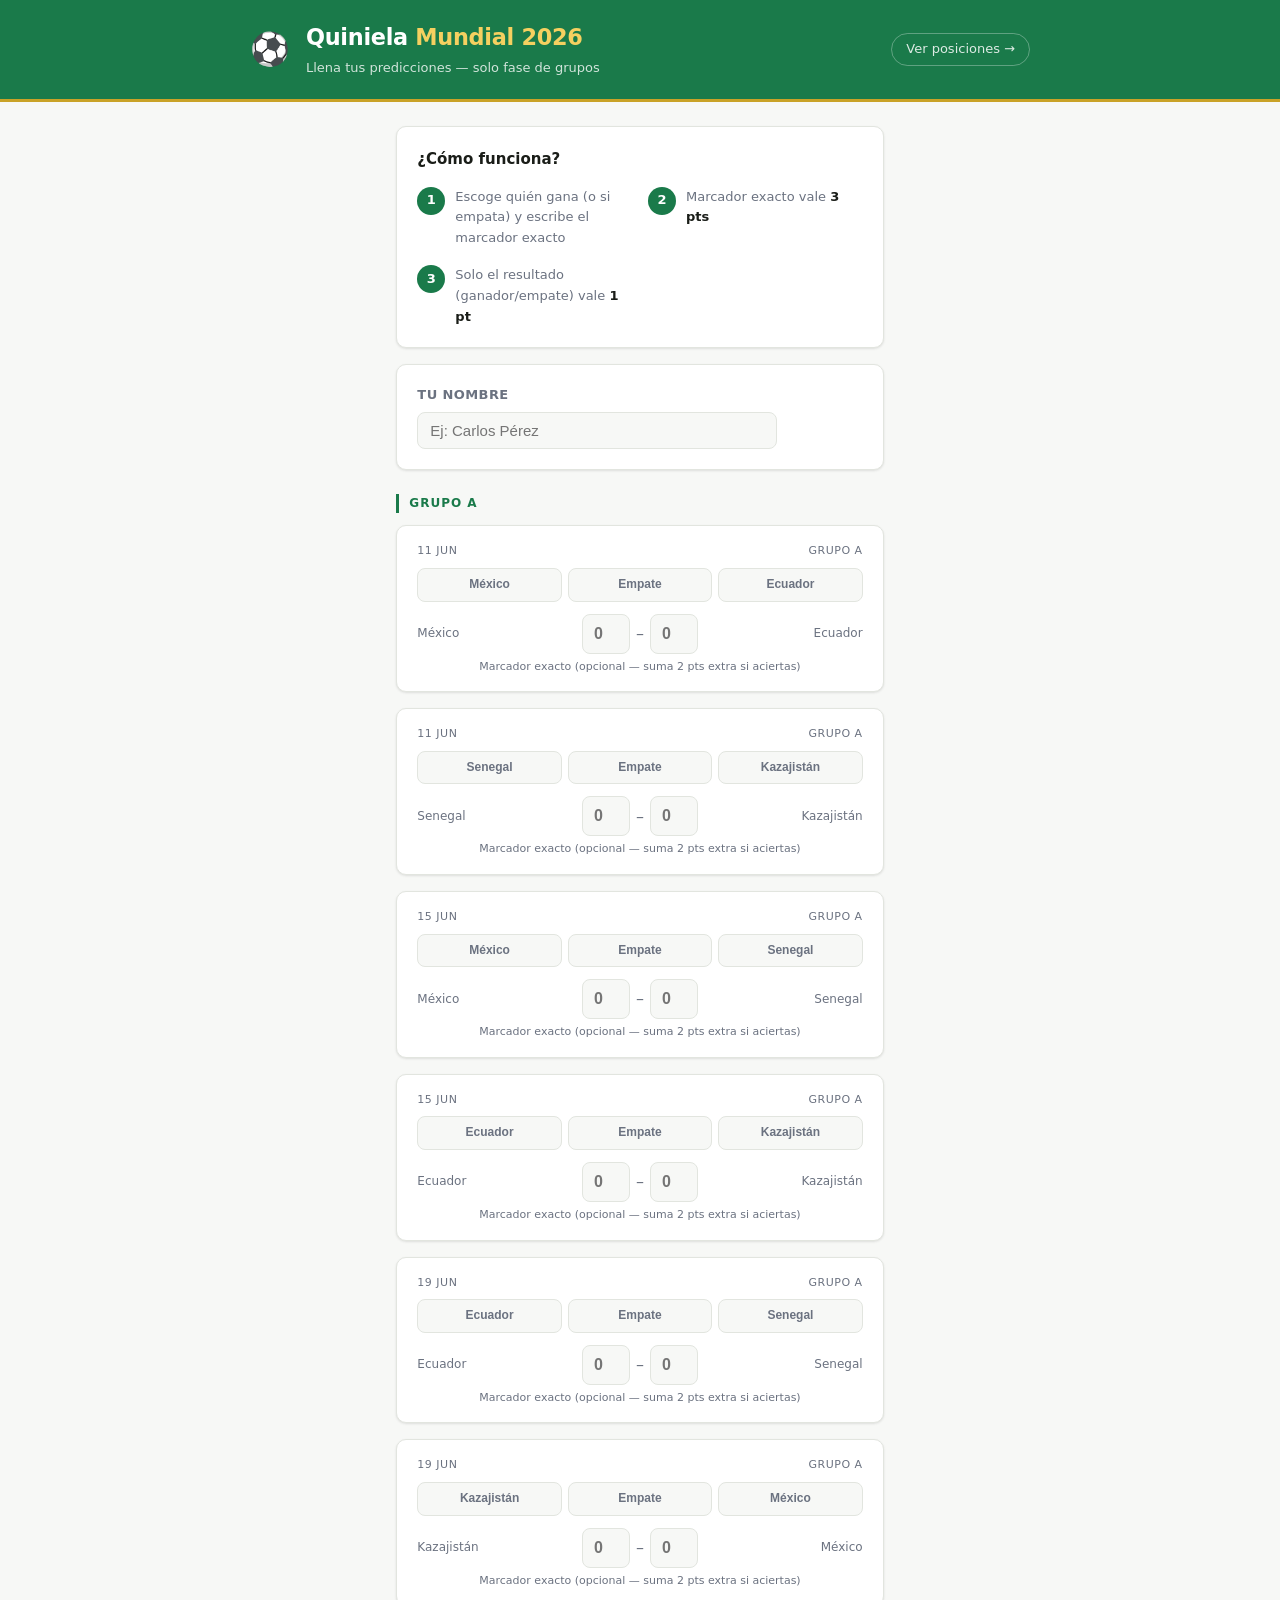
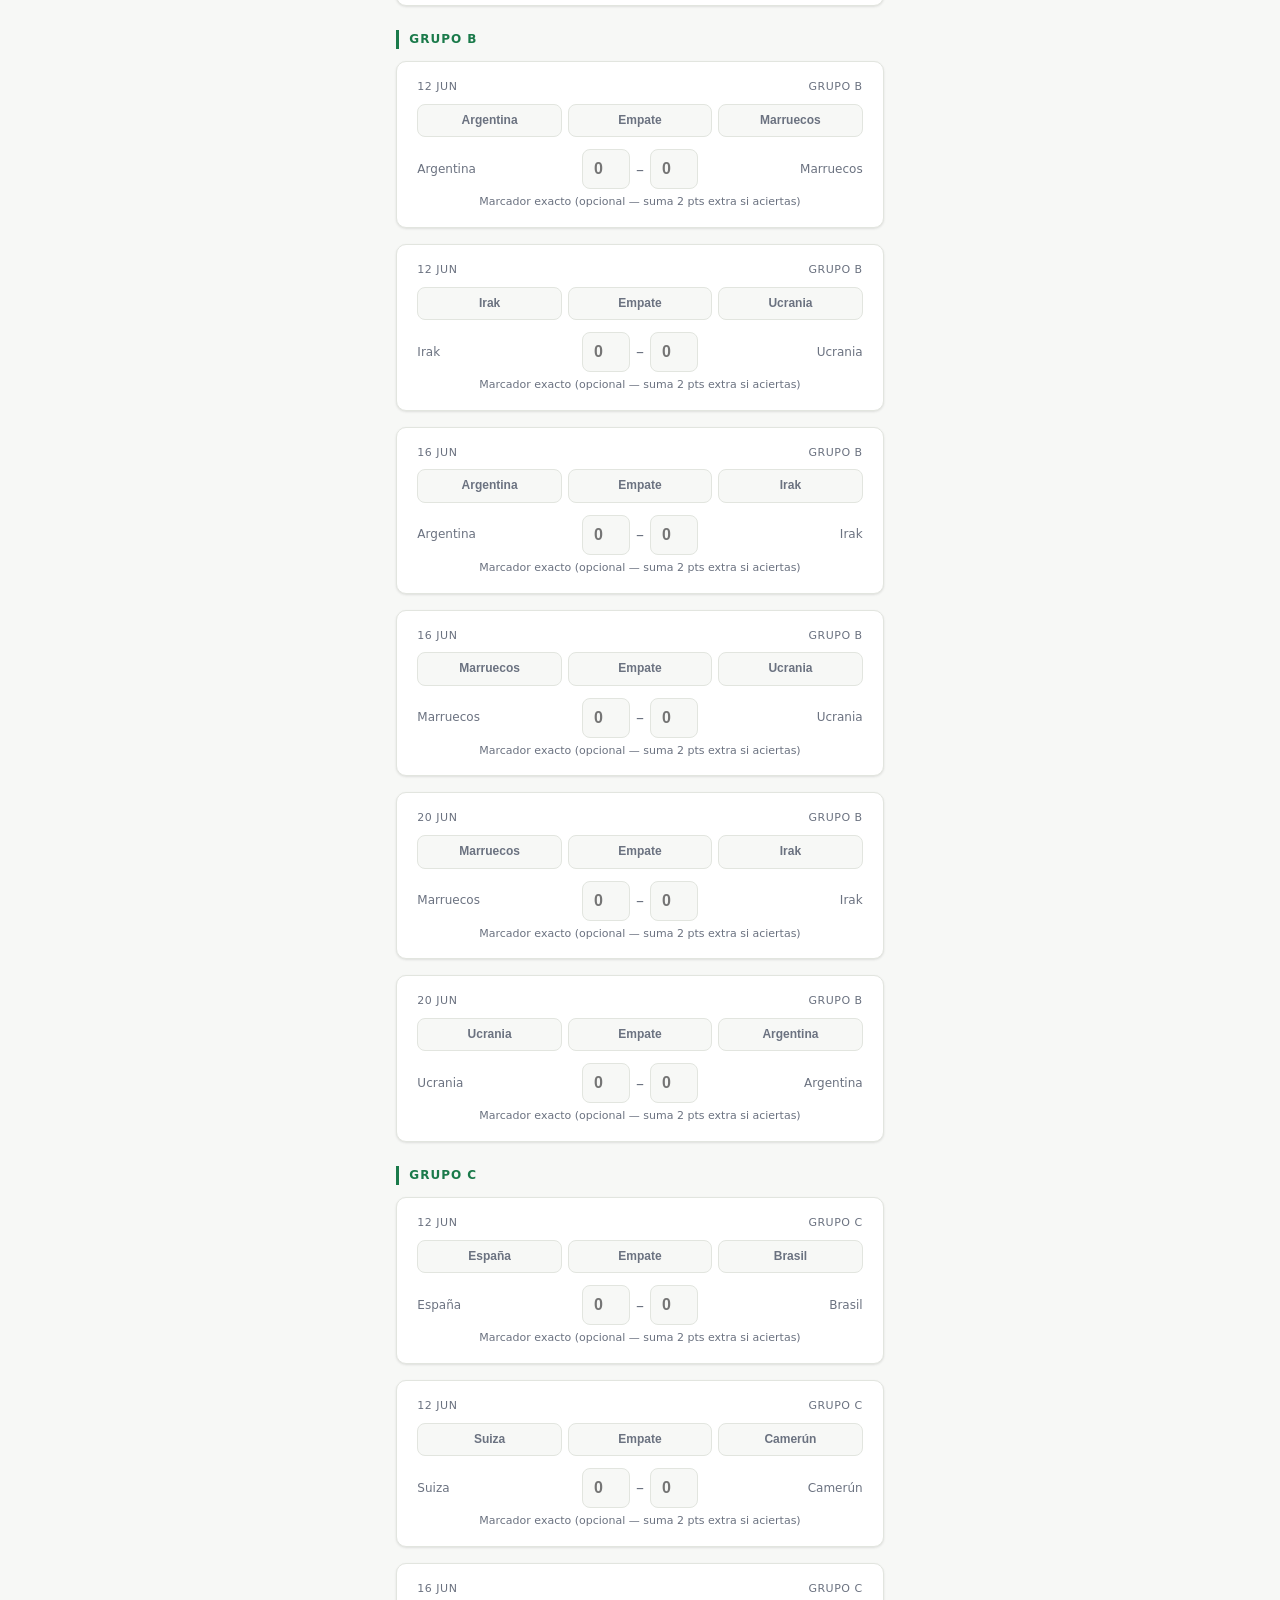
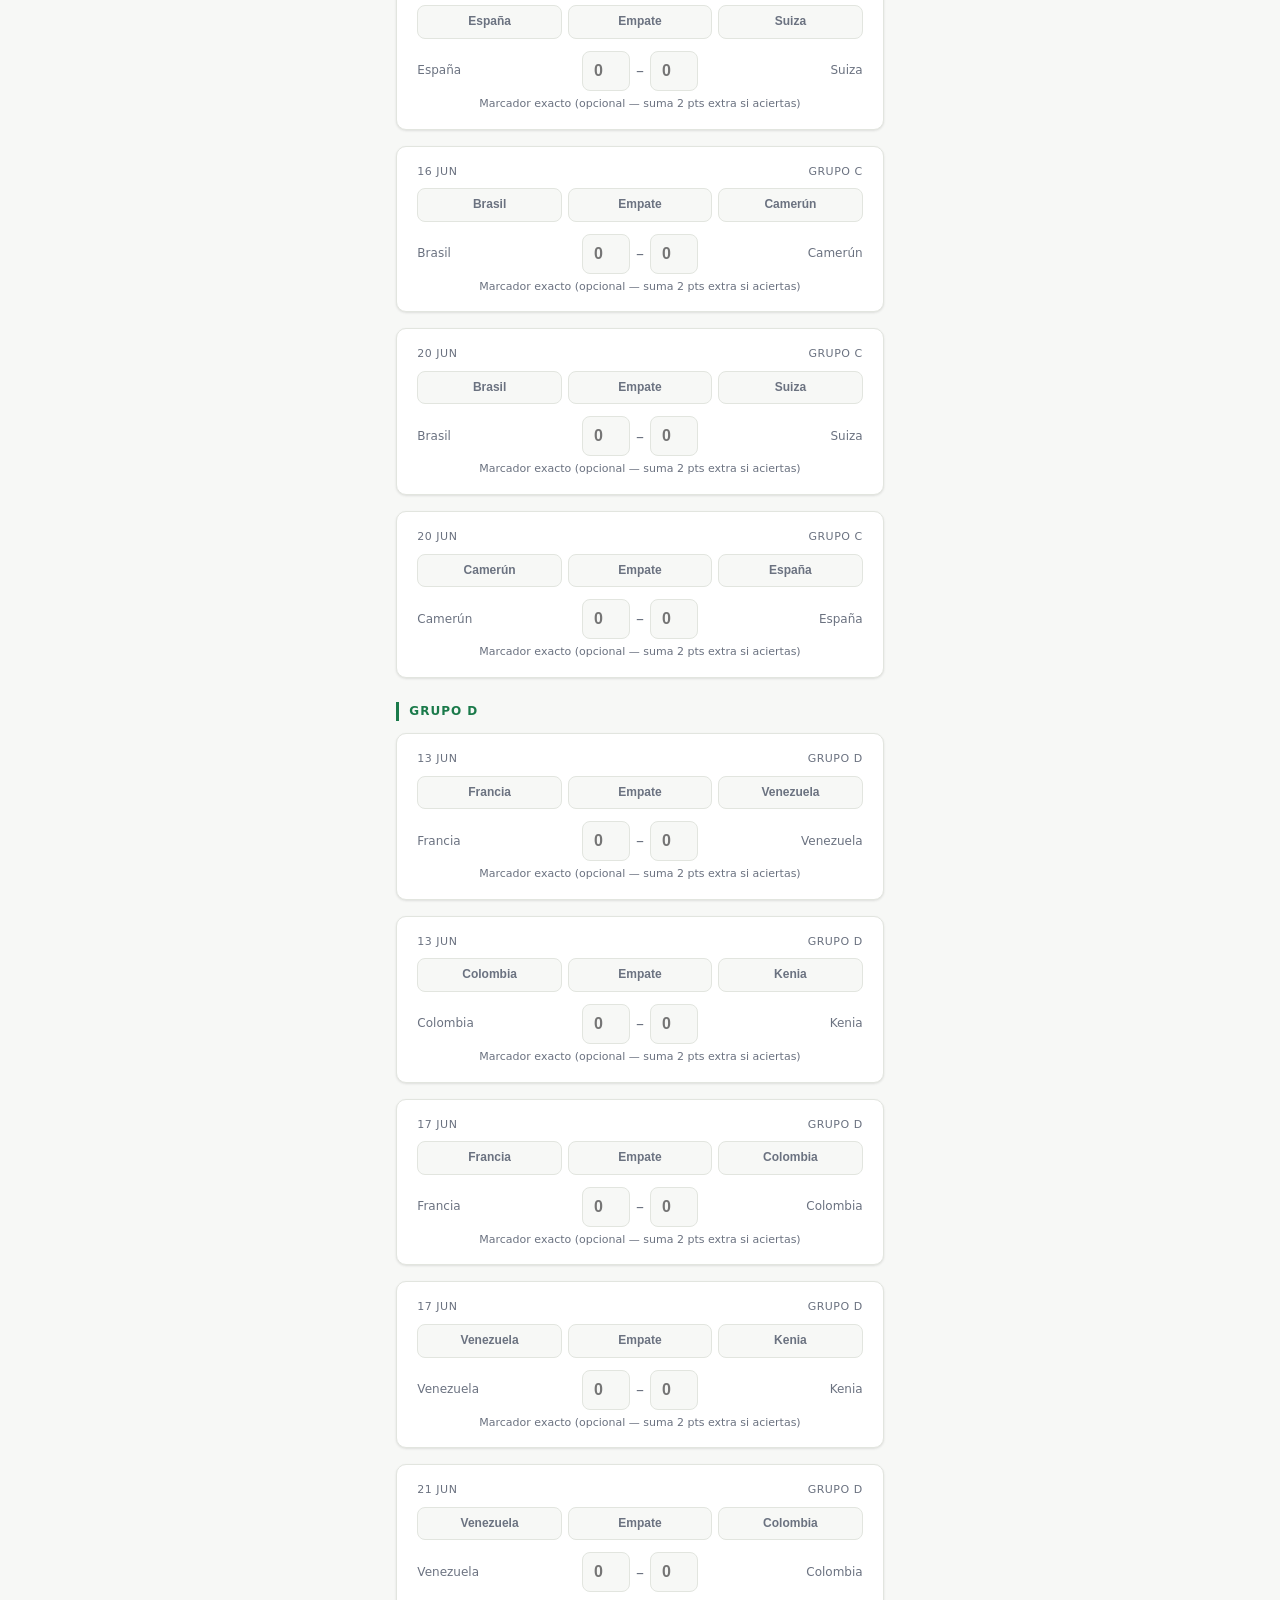
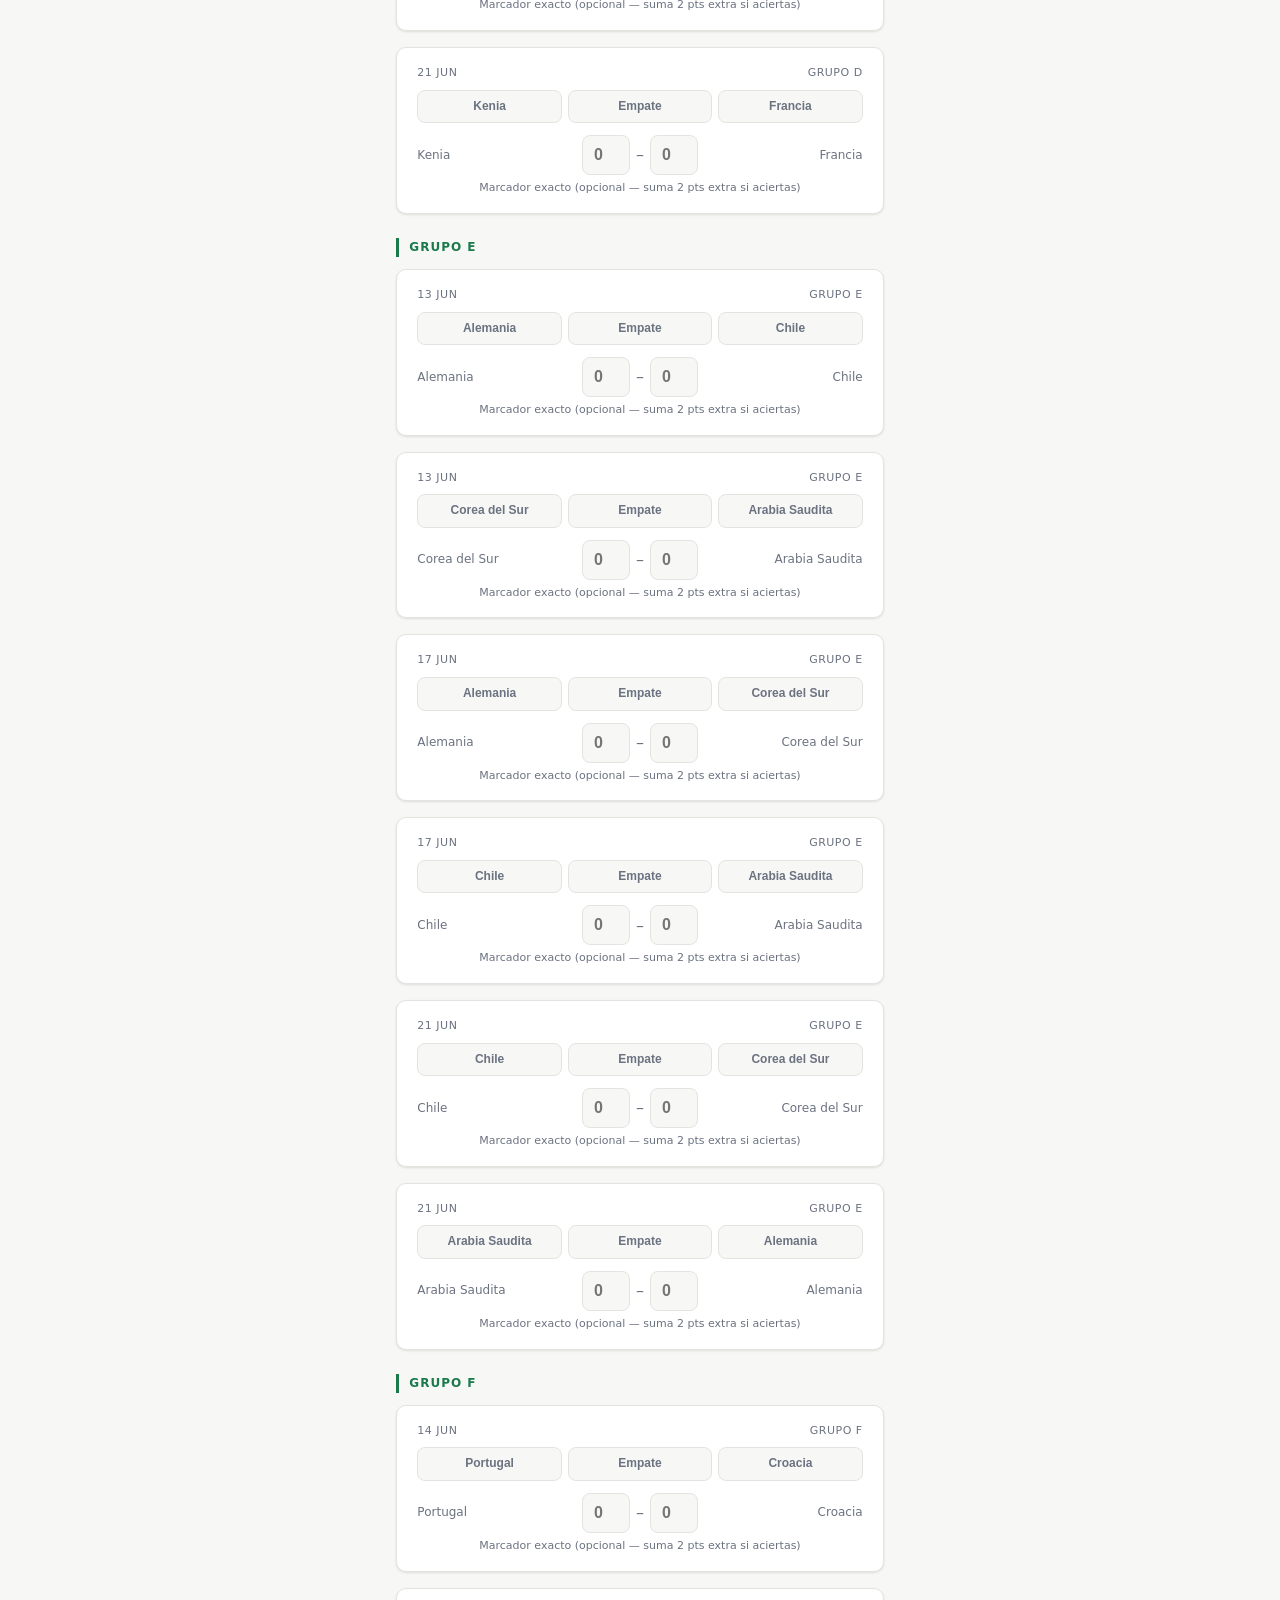
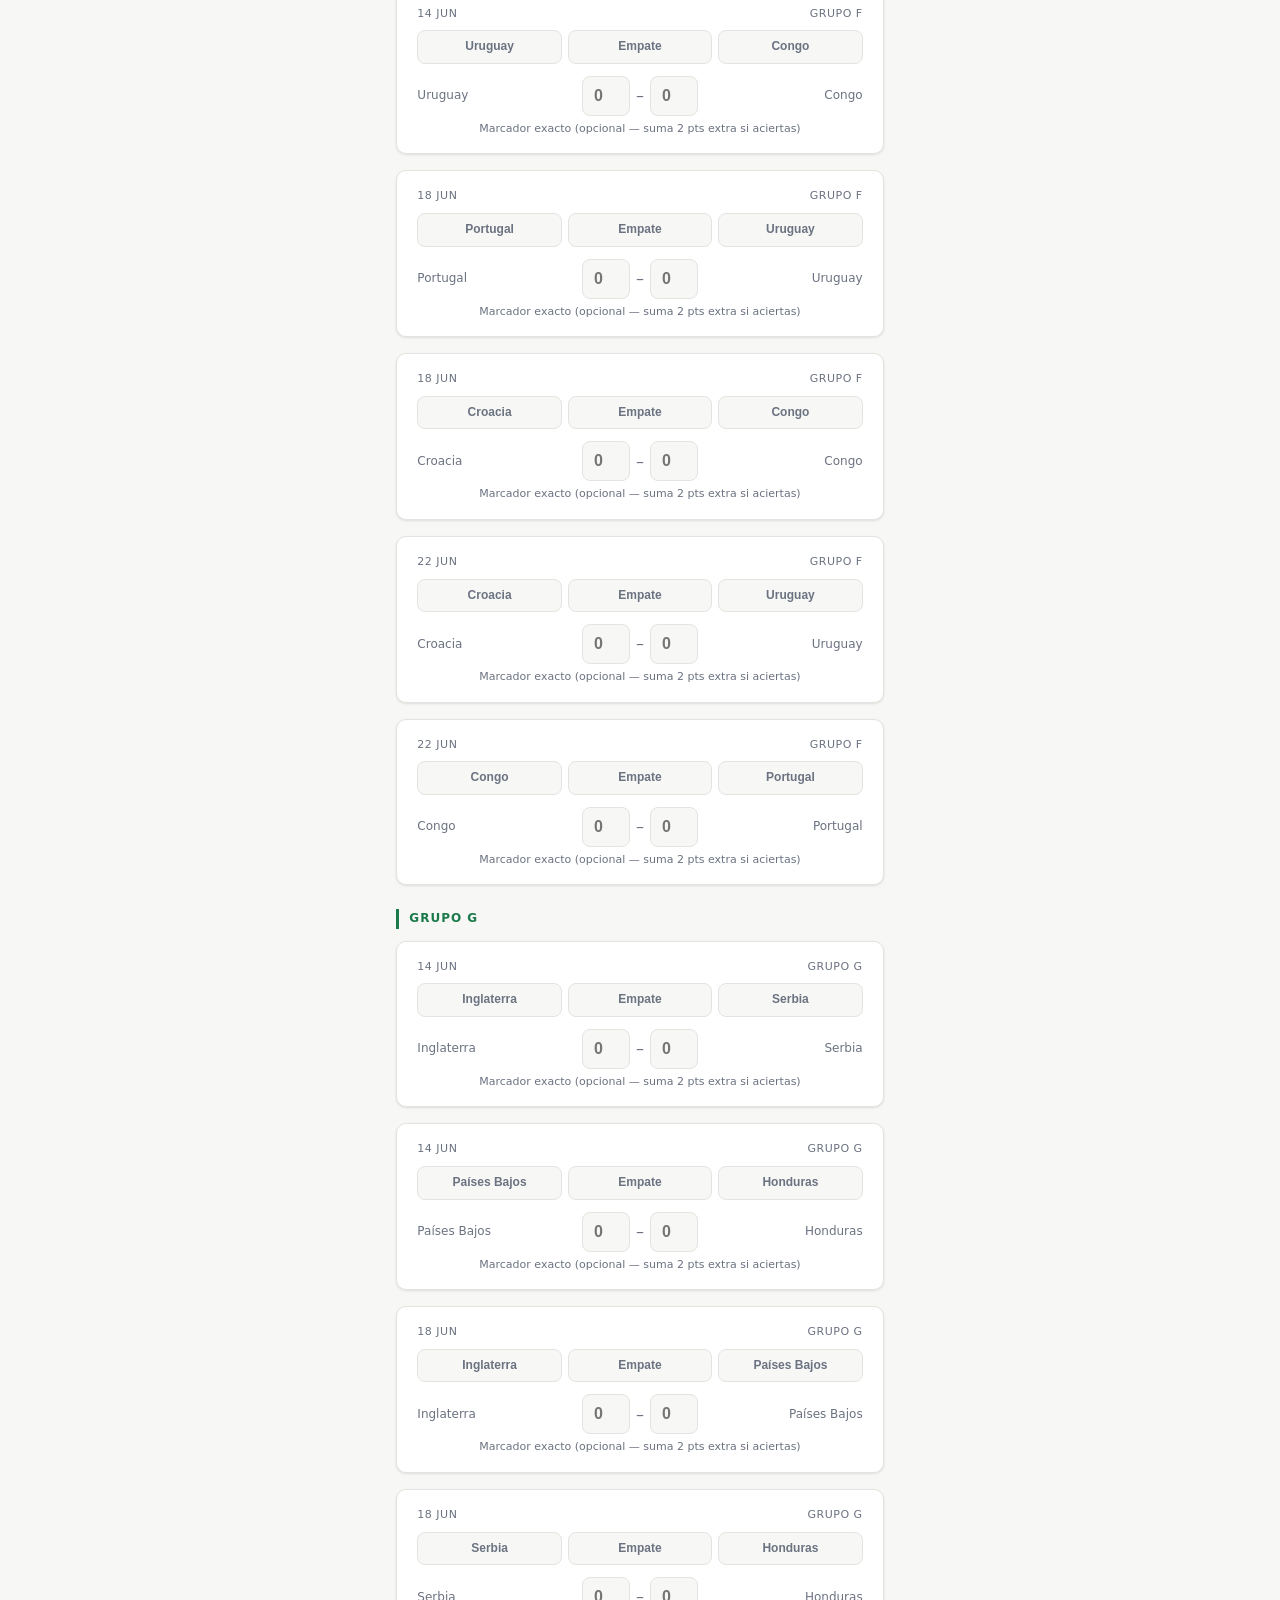
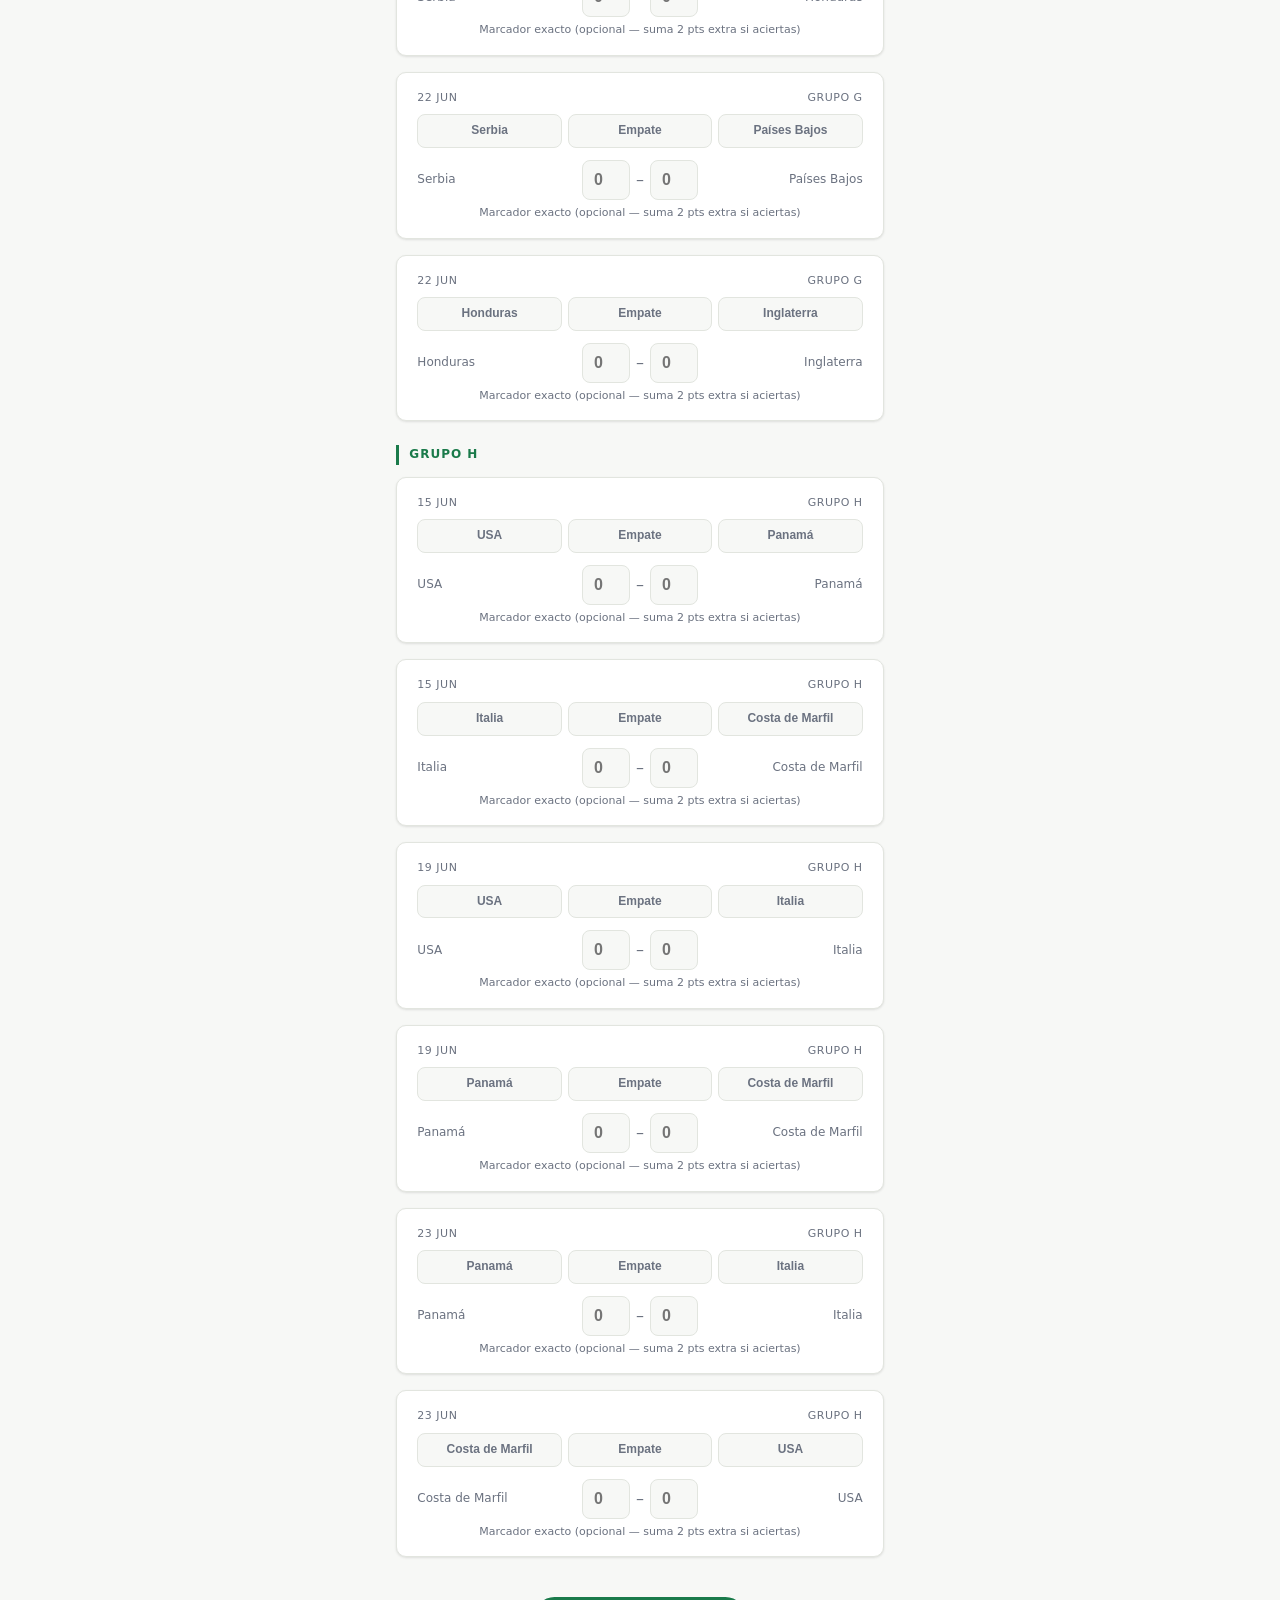
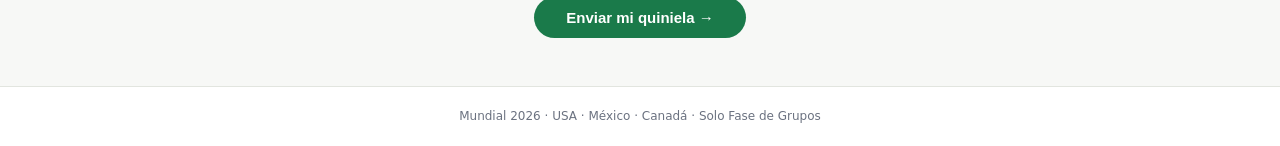
==== index.html @ ab915999 "QUINIELA INICIAL" ====
<!DOCTYPE html>
<html lang="es">
<head>
  <meta charset="UTF-8" />
  <meta name="viewport" content="width=device-width, initial-scale=1.0" />
  <title>Quiniela Mundial 2026</title>
  <link rel="stylesheet" href="style.css" />
</head>
<body>
  <header class="site-header">
    <div class="header-inner">
      <div class="header-flag">⚽</div>
      <div>
        <h1 class="site-title">Quiniela<span class="site-title-accent"> Mundial 2026</span></h1>
        <p class="site-sub">Llena tus predicciones — solo fase de grupos</p>
      </div>
      <a href="leaderboard.html" class="nav-link">Ver posiciones →</a>
    </div>
  </header>

  <main class="container">
    <div id="form-section">
      <div class="card intro-card">
        <h2>¿Cómo funciona?</h2>
        <div class="how-grid">
          <div class="how-item"><span class="how-num">1</span><p>Escoge quién gana (o si empata) y escribe el marcador exacto</p></div>
          <div class="how-item"><span class="how-num">2</span><p>Marcador exacto vale <strong>3 pts</strong></p></div>
          <div class="how-item"><span class="how-num">3</span><p>Solo el resultado (ganador/empate) vale <strong>1 pt</strong></p></div>
        </div>
      </div>

      <form id="quinielaForm">
        <div class="card">
          <label class="field-label" for="playerName">Tu nombre</label>
          <input type="text" id="playerName" placeholder="Ej: Carlos Pérez" required class="text-input" />
        </div>

        <div id="matches-container"></div>

        <div class="submit-wrap">
          <p class="submit-note" id="incomplete-note" style="display:none">
            ⚠️ Aún tienes partidos sin completar — revisa que todos tengan resultado seleccionado y marcador.
          </p>
          <button type="submit" class="btn-primary" id="submitBtn">
            Enviar mi quiniela →
          </button>
        </div>
      </form>

      <div id="success-msg" class="success-banner hidden">
        <div class="success-inner">
          <span class="success-icon">✓</span>
          <div>
            <p class="success-title">¡Quiniela enviada!</p>
            <p class="success-sub">Revisa tu posición en la <a href="leaderboard.html">tabla de posiciones</a></p>
          </div>
        </div>
      </div>

      <div id="error-msg" class="error-banner hidden">
        <p>Hubo un error al enviar. Intenta de nuevo.</p>
      </div>
    </div>
  </main>

  <footer class="site-footer">
    <p>Mundial 2026 · USA · México · Canadá · Solo Fase de Grupos</p>
  </footer>

  <script src="matches.js"></script>
  <script src="config.js"></script>
  <script>
    const container = document.getElementById('matches-container');

    // Only group stage (no knockout)
    const groupMatches = MATCHES.filter(m => m.phase === 'Fase de Grupos');
    const groups = [...new Set(groupMatches.map(m => m.group))];

    groups.forEach(group => {
      const groupMatches2 = groupMatches.filter(m => m.group === group);
      const section = document.createElement('div');
      section.innerHTML = `<h3 class="phase-title">${group}</h3>`;

      groupMatches2.forEach(match => {
        const card = document.createElement('div');
        card.className = 'card match-card';
        card.id = `card-${match.id}`;
        card.innerHTML = `
          <div class="match-meta">
            <span class="match-date">${match.date}</span>
            <span class="match-group">${match.group || ''}</span>
          </div>

          <!-- Resultado selector (local / empate / visitante) -->
          <div class="outcome-row">
            <button type="button" class="outcome-btn" data-match="${match.id}" data-val="home">
              ${match.home}
            </button>
            <button type="button" class="outcome-btn outcome-draw" data-match="${match.id}" data-val="draw">
              Empate
            </button>
            <button type="button" class="outcome-btn" data-match="${match.id}" data-val="away">
              ${match.away}
            </button>
            <input type="hidden" name="outcome_${match.id}" id="outcome_${match.id}" value="" />
          </div>

          <!-- Marcador exacto -->
          <div class="score-row">
            <span class="score-label-team">${match.home}</span>
            <div class="score-inputs">
              <input type="number" min="0" max="20" name="home_${match.id}" id="home_${match.id}"
                     class="score-input" placeholder="0" />
              <span class="score-sep">–</span>
              <input type="number" min="0" max="20" name="away_${match.id}" id="away_${match.id}"
                     class="score-input" placeholder="0" />
            </div>
            <span class="score-label-team">${match.away}</span>
          </div>
          <p class="score-hint">Marcador exacto (opcional — suma 2 pts extra si aciertas)</p>
        `;
        section.appendChild(card);
      });

      container.appendChild(section);
    });

    // Outcome button logic
    document.addEventListener('click', function(e) {
      if (!e.target.classList.contains('outcome-btn')) return;
      const matchId = e.target.dataset.match;
      const val = e.target.dataset.val;

      // Update hidden input
      document.getElementById(`outcome_${matchId}`).value = val;

      // Toggle active state
      document.querySelectorAll(`.outcome-btn[data-match="${matchId}"]`).forEach(btn => {
        btn.classList.remove('active', 'active-home', 'active-draw', 'active-away');
      });
      e.target.classList.add('active', `active-${val}`);

      // Remove error highlight from card
      document.getElementById(`card-${matchId}`).classList.remove('card-error');

      // Auto-set score outcome consistency
      const homeInput = document.getElementById(`home_${matchId}`);
      const awayInput = document.getElementById(`away_${matchId}`);
      syncScoreFromOutcome(matchId, val, homeInput, awayInput);
    });

    // When scores change → auto-select outcome
    document.addEventListener('input', function(e) {
      const name = e.target.name || '';
      let matchId = null;
      if (name.startsWith('home_')) matchId = name.replace('home_', '');
      if (name.startsWith('away_')) matchId = name.replace('away_', '');
      if (!matchId) return;

      const h = parseInt(document.getElementById(`home_${matchId}`)?.value);
      const a = parseInt(document.getElementById(`away_${matchId}`)?.value);
      if (isNaN(h) || isNaN(a)) return;

      const derived = h > a ? 'home' : a > h ? 'away' : 'draw';
      const outcomeInput = document.getElementById(`outcome_${matchId}`);

      // Only auto-select if no outcome chosen yet, or always sync
      outcomeInput.value = derived;
      document.querySelectorAll(`.outcome-btn[data-match="${matchId}"]`).forEach(btn => {
        btn.classList.remove('active', 'active-home', 'active-draw', 'active-away');
        if (btn.dataset.val === derived) btn.classList.add('active', `active-${derived}`);
      });
      document.getElementById(`card-${matchId}`).classList.remove('card-error');
    });

    function syncScoreFromOutcome(matchId, val, homeInput, awayInput) {
      // If scores are empty, set a sensible default to hint the user
      const h = homeInput.value;
      const a = awayInput.value;
      if (h === '' && a === '') {
        if (val === 'draw') { homeInput.value = ''; awayInput.value = ''; }
      }
    }

    // Form submission
    document.getElementById('quinielaForm').addEventListener('submit', async function(e) {
      e.preventDefault();

      // Validate all outcomes are selected
      let allValid = true;
      groupMatches.filter(m => m.phase === 'Fase de Grupos').forEach(match => {
        const outcome = document.getElementById(`outcome_${match.id}`).value;
        if (!outcome) {
          allValid = false;
          document.getElementById(`card-${match.id}`).classList.add('card-error');
        }
      });

      if (!allValid) {
        document.getElementById('incomplete-note').style.display = 'block';
        document.querySelector('.card-error').scrollIntoView({ behavior: 'smooth', block: 'center' });
        return;
      }

      document.getElementById('incomplete-note').style.display = 'none';

      const btn = document.getElementById('submitBtn');
      btn.textContent = 'Enviando...';
      btn.disabled = true;

      const playerName = document.getElementById('playerName').value.trim();
      const predictions = {};

      MATCHES.filter(m => m.phase === 'Fase de Grupos').forEach(match => {
        predictions[`outcome_${match.id}`] = document.getElementById(`outcome_${match.id}`).value;
        predictions[`home_${match.id}`]    = document.getElementById(`home_${match.id}`).value;
        predictions[`away_${match.id}`]    = document.getElementById(`away_${match.id}`).value;
      });

      const payload = { action: 'submitPrediction', playerName, predictions };

      try {
        await fetch(APPS_SCRIPT_URL, {
          method: 'POST',
          mode: 'no-cors',
          headers: { 'Content-Type': 'application/json' },
          body: JSON.stringify(payload)
        });
        document.getElementById('quinielaForm').classList.add('hidden');
        document.getElementById('success-msg').classList.remove('hidden');
      } catch (err) {
        document.getElementById('error-msg').classList.remove('hidden');
        btn.textContent = 'Enviar mi quiniela →';
        btn.disabled = false;
      }
    });
  </script>
</body>
</html>
---- style.css ----
/* style.css — Quiniela Mundial 2026 */

:root {
  --green:   #1a7a4a;
  --green-light: #22a05f;
  --green-pale: #e8f5ee;
  --gold:    #c9a227;
  --gold-light: #f5d060;
  --bg:      #f7f8f6;
  --surface: #ffffff;
  --border:  #e2e5df;
  --text:    #1a1d18;
  --muted:   #6b7280;
  --red:     #c0392b;
  --radius:  10px;
  --shadow:  0 1px 3px rgba(0,0,0,0.07), 0 1px 2px rgba(0,0,0,0.04);
}

*, *::before, *::after { box-sizing: border-box; margin: 0; padding: 0; }

body {
  font-family: -apple-system, BlinkMacSystemFont, 'Segoe UI', system-ui, sans-serif;
  background: var(--bg);
  color: var(--text);
  font-size: 15px;
  line-height: 1.6;
  min-height: 100vh;
  display: flex;
  flex-direction: column;
}

/* ── HEADER ── */
.site-header {
  background: var(--green);
  color: #fff;
  padding: 1.25rem 1.5rem;
  border-bottom: 3px solid var(--gold);
}
.admin-header { background: #1a2535; }

.header-inner {
  max-width: 780px;
  margin: 0 auto;
  display: flex;
  align-items: center;
  gap: 1rem;
  flex-wrap: wrap;
}

.header-flag { font-size: 2rem; flex-shrink: 0; }

.site-title {
  font-size: 1.4rem;
  font-weight: 700;
  letter-spacing: -0.3px;
  color: #fff;
}
.site-title-accent { color: var(--gold-light); }
.site-sub { font-size: 13px; opacity: 0.8; margin-top: 2px; }

.nav-link {
  margin-left: auto;
  color: rgba(255,255,255,0.85);
  text-decoration: none;
  font-size: 13px;
  border: 1px solid rgba(255,255,255,0.3);
  border-radius: 99px;
  padding: 5px 14px;
  transition: background 0.15s;
  white-space: nowrap;
}
.nav-link:hover { background: rgba(255,255,255,0.15); }

/* ── LAYOUT ── */
.container {
  max-width: 780px;
  margin: 0 auto;
  padding: 1.5rem 1rem 3rem;
  flex: 1;
}

/* ── CARD ── */
.card {
  background: var(--surface);
  border: 1px solid var(--border);
  border-radius: var(--radius);
  padding: 1.25rem;
  margin-bottom: 1rem;
  box-shadow: var(--shadow);
}

/* ── INTRO ── */
.intro-card h2 { font-size: 15px; font-weight: 600; margin-bottom: 1rem; }
.how-grid { display: grid; grid-template-columns: repeat(auto-fit, minmax(180px, 1fr)); gap: 1rem; }
.how-item { display: flex; align-items: flex-start; gap: 10px; }
.how-num {
  flex-shrink: 0;
  width: 28px; height: 28px;
  background: var(--green);
  color: #fff;
  border-radius: 50%;
  display: flex; align-items: center; justify-content: center;
  font-size: 13px; font-weight: 700;
}
.how-item p { font-size: 13px; color: var(--muted); }
.how-item strong { color: var(--text); }

/* ── FORM FIELDS ── */
.field-label { display: block; font-size: 13px; font-weight: 600; margin-bottom: 6px; color: var(--muted); text-transform: uppercase; letter-spacing: 0.4px; }
.text-input {
  width: 100%;
  max-width: 360px;
  padding: 9px 12px;
  border: 1.5px solid var(--border);
  border-radius: 8px;
  font-size: 15px;
  transition: border-color 0.15s;
  background: var(--bg);
  color: var(--text);
}
.text-input:focus { outline: none; border-color: var(--green); }

/* ── PHASE TITLE ── */
.phase-title {
  font-size: 12px;
  font-weight: 700;
  text-transform: uppercase;
  letter-spacing: 1px;
  color: var(--green);
  border-left: 3px solid var(--green);
  padding-left: 10px;
  margin: 1.5rem 0 0.75rem;
}

/* ── MATCH CARD ── */
.match-card { padding: 1rem 1.25rem; }
.match-meta {
  display: flex; justify-content: space-between;
  font-size: 11px; color: var(--muted);
  text-transform: uppercase; letter-spacing: 0.5px;
  margin-bottom: 8px;
}
.match-row { display: flex; align-items: center; gap: 12px; }
.team { font-size: 14px; font-weight: 600; flex: 1; }
.team-home { text-align: right; }
.team-away { text-align: left; }
.score-inputs { display: flex; align-items: center; gap: 6px; flex-shrink: 0; }
.score-input {
  width: 48px; height: 40px;
  text-align: center;
  border: 1.5px solid var(--border);
  border-radius: 8px;
  font-size: 16px; font-weight: 700;
  background: var(--bg);
  color: var(--text);
  transition: border-color 0.15s;
}
.score-input:focus { outline: none; border-color: var(--green); }
.admin-input { background: #fffbf0; border-color: #e8d98a; }
.admin-input:focus { border-color: var(--gold); }
.score-sep { font-size: 16px; font-weight: 300; color: var(--muted); }

/* ── BUTTONS ── */
.submit-wrap { padding: 1.5rem 0 0; text-align: center; }
.btn-primary {
  background: var(--green);
  color: #fff;
  border: none;
  border-radius: 99px;
  padding: 12px 32px;
  font-size: 15px;
  font-weight: 600;
  cursor: pointer;
  transition: background 0.15s, transform 0.1s;
}
.btn-primary:hover { background: var(--green-light); }
.btn-primary:active { transform: scale(0.98); }
.btn-primary:disabled { opacity: 0.6; cursor: not-allowed; }

/* ── BANNERS ── */
.success-banner {
  background: var(--green-pale);
  border: 1px solid #a8d8bc;
  border-radius: var(--radius);
  padding: 1.25rem;
  margin-top: 1.5rem;
}
.success-inner { display: flex; align-items: flex-start; gap: 12px; }
.success-icon { font-size: 20px; flex-shrink: 0; }
.success-title { font-weight: 600; color: var(--green); }
.success-sub { font-size: 13px; color: var(--muted); margin-top: 2px; }
.success-sub a { color: var(--green); }

.error-banner {
  background: #fdf0ee;
  border: 1px solid #f5c0b8;
  border-radius: var(--radius);
  padding: 1.25rem;
  margin-top: 1rem;
  color: var(--red);
  font-size: 14px;
}
.error-text { color: var(--red); font-size: 13px; margin-top: 6px; }

/* ── LEADERBOARD ── */
.stats-row { display: grid; grid-template-columns: repeat(3, 1fr); gap: 10px; margin-bottom: 1rem; }
.stat-card {
  background: var(--surface);
  border: 1px solid var(--border);
  border-radius: var(--radius);
  padding: 1rem;
  text-align: center;
  box-shadow: var(--shadow);
}
.stat-num { font-size: 28px; font-weight: 800; color: var(--green); }
.stat-label { font-size: 12px; color: var(--muted); text-transform: uppercase; letter-spacing: 0.4px; margin-top: 2px; }

.leaderboard-table { width: 100%; border-collapse: collapse; font-size: 14px; }
.leaderboard-table th {
  text-align: left; padding: 8px 12px;
  font-size: 11px; text-transform: uppercase; letter-spacing: 0.6px;
  color: var(--muted); border-bottom: 1px solid var(--border);
}
.leaderboard-table td { padding: 12px; border-bottom: 1px solid var(--border); }
.leaderboard-table tr:last-child td { border-bottom: none; }
.leaderboard-table tr.top-1 td { background: rgba(201,162,39,0.08); }
.leaderboard-table tr.top-2 td { background: rgba(192,192,192,0.07); }
.leaderboard-table tr.top-3 td { background: rgba(176,107,64,0.06); }
.leaderboard-table tr:hover td { background: rgba(26,122,74,0.04); }
.pts-col { text-align: center; }
.total-col { font-weight: 700; color: var(--green); }
.rank-cell { font-size: 18px; width: 40px; }
.name-cell { font-weight: 500; }

/* ── LEGEND ── */
.legend-card h3 { font-size: 13px; font-weight: 600; margin-bottom: 10px; text-transform: uppercase; letter-spacing: 0.4px; color: var(--muted); }
.legend-row { display: flex; align-items: center; gap: 10px; margin-bottom: 6px; font-size: 13px; }
.badge { display: inline-block; padding: 3px 10px; border-radius: 99px; font-size: 12px; font-weight: 700; }
.badge-gold  { background: #fdf0c0; color: #7a5900; }
.badge-silver { background: #f0f0f0; color: #4a4a4a; }
.badge-none  { background: #f4f4f4; color: var(--muted); }

/* ── LOADING ── */
.loading-state { text-align: center; padding: 3rem; color: var(--muted); }
.spinner {
  width: 32px; height: 32px;
  border: 3px solid var(--border);
  border-top-color: var(--green);
  border-radius: 50%;
  animation: spin 0.7s linear infinite;
  margin: 0 auto 1rem;
}
@keyframes spin { to { transform: rotate(360deg); } }

/* ── EMPTY STATE ── */
.empty-state { text-align: center; padding: 3rem; color: var(--muted); }
.empty-sub { font-size: 13px; margin-top: 6px; }

/* ── FOOTER ── */
.site-footer {
  text-align: center;
  padding: 1.25rem;
  font-size: 12px;
  color: var(--muted);
  border-top: 1px solid var(--border);
  background: var(--surface);
}
.refresh-btn {
  background: none; border: none; color: var(--green);
  cursor: pointer; font-size: 12px; text-decoration: underline;
}

/* ── OUTCOME SELECTOR ── */
.outcome-row {
  display: flex;
  gap: 6px;
  margin-bottom: 12px;
}
.outcome-btn {
  flex: 1;
  padding: 8px 6px;
  font-size: 12px;
  font-weight: 600;
  border: 1.5px solid var(--border);
  border-radius: 8px;
  background: var(--bg);
  color: var(--muted);
  cursor: pointer;
  transition: all 0.15s;
  text-align: center;
  line-height: 1.3;
}
.outcome-btn:hover { border-color: #aab; background: #f0f0ee; }

/* Active states */
.outcome-btn.active-home  { background: var(--green); color: #fff; border-color: var(--green); }
.outcome-btn.active-away  { background: var(--green); color: #fff; border-color: var(--green); }
.outcome-btn.active-draw  { background: var(--gold);  color: #fff; border-color: var(--gold); }

/* Score row */
.score-row {
  display: flex;
  align-items: center;
  gap: 10px;
  margin-bottom: 4px;
}
.score-label-team {
  flex: 1;
  font-size: 12px;
  color: var(--muted);
}
.score-label-team:last-child { text-align: right; }
.score-hint {
  font-size: 11px;
  color: var(--muted);
  text-align: center;
  margin-top: 2px;
}

/* Card error highlight */
.card-error {
  border-color: #f5a0a0 !important;
  background: #fff8f8 !important;
}

/* Submit note */
.submit-note {
  font-size: 13px;
  color: var(--red);
  margin-bottom: 12px;
  text-align: center;
}

/* ── UTILITIES ── */
.hidden { display: none !important; }

/* ── RESPONSIVE ── */
@media (max-width: 540px) {
  .header-inner { gap: 0.5rem; }
  .site-title { font-size: 1.1rem; }
  .nav-link { font-size: 12px; padding: 4px 10px; }
  .team { font-size: 12px; }
  .stats-row { grid-template-columns: repeat(3, 1fr); gap: 6px; }
  .stat-num { font-size: 22px; }
  .leaderboard-table td, .leaderboard-table th { padding: 8px 6px; }
}
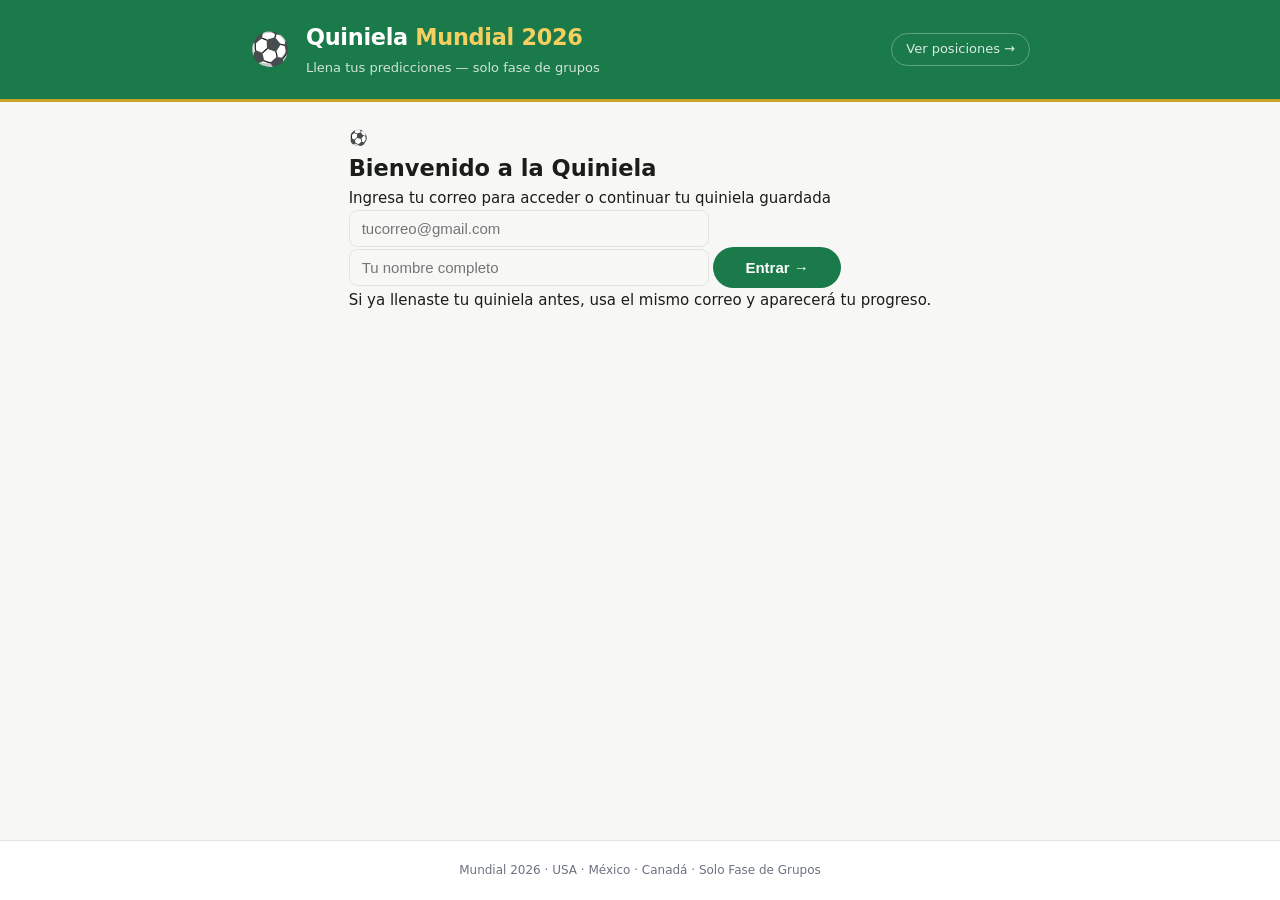
==== commit f587ab5c: "Update index.html" ====
--- a/index.html
+++ b/index.html
@@ -14,12 +14,37 @@
         <h1 class="site-title">Quiniela<span class="site-title-accent"> Mundial 2026</span></h1>
         <p class="site-sub">Llena tus predicciones — solo fase de grupos</p>
       </div>
-      <a href="leaderboard.html" class="nav-link">Ver posiciones →</a>
+      <div class="header-user hidden" id="header-user">
+        <span id="header-email"></span>
+        <button class="nav-link" id="logout-btn" onclick="logout()">Salir</button>
+      </div>
+      <a href="leaderboard.html" class="nav-link" id="nav-leaderboard">Ver posiciones →</a>
     </div>
   </header>
 
   <main class="container">
-    <div id="form-section">
+
+    <!-- ── LOGIN ── -->
+    <div id="login-section">
+      <div class="login-card">
+        <div class="login-icon">⚽</div>
+        <h2 class="login-title">Bienvenido a la Quiniela</h2>
+        <p class="login-sub">Ingresa tu correo para acceder o continuar tu quiniela guardada</p>
+        <div class="login-form">
+          <input type="email" id="loginEmail" class="text-input login-input"
+                 placeholder="tucorreo@gmail.com" autocomplete="email" />
+          <input type="text" id="loginName" class="text-input login-input"
+                 placeholder="Tu nombre completo" autocomplete="name" />
+          <button class="btn-primary login-btn" onclick="doLogin()">Entrar →</button>
+        </div>
+        <p id="login-error" class="error-text hidden">Por favor ingresa un correo válido y tu nombre.</p>
+        <p class="login-note">Si ya llenaste tu quiniela antes, usa el mismo correo y aparecerá tu progreso.</p>
+      </div>
+    </div>
+
+    <!-- ── QUINIELA ── -->
+    <div id="quiniela-section" class="hidden">
+
       <div class="card intro-card">
         <h2>¿Cómo funciona?</h2>
         <div class="how-grid">
@@ -29,21 +54,23 @@
         </div>
       </div>
 
+      <div class="card save-bar">
+        <div class="save-bar-inner">
+          <span id="save-progress">Cargando tu quiniela...</span>
+          <button class="btn-save" id="saveProgressBtn" onclick="saveProgress()">💾 Guardar progreso</button>
+        </div>
+      </div>
+
       <form id="quinielaForm">
-        <div class="card">
-          <label class="field-label" for="playerName">Tu nombre</label>
-          <input type="text" id="playerName" placeholder="Ej: Carlos Pérez" required class="text-input" />
-        </div>
-
         <div id="matches-container"></div>
-
         <div class="submit-wrap">
           <p class="submit-note" id="incomplete-note" style="display:none">
-            ⚠️ Aún tienes partidos sin completar — revisa que todos tengan resultado seleccionado y marcador.
+            ⚠️ Aún tienes partidos sin completar — revisa que todos tengan resultado seleccionado.
           </p>
           <button type="submit" class="btn-primary" id="submitBtn">
-            Enviar mi quiniela →
+            Enviar quiniela final →
           </button>
+          <p class="submit-hint">También puedes guardar el progreso y continuar después</p>
         </div>
       </form>
 
@@ -60,6 +87,7 @@
       <div id="error-msg" class="error-banner hidden">
         <p>Hubo un error al enviar. Intenta de nuevo.</p>
       </div>
+
     </div>
   </main>
 
@@ -70,18 +98,51 @@
   <script src="matches.js"></script>
   <script src="config.js"></script>
   <script>
+    // ══════════════════════════════════════════
+    //  SESSION — correo guardado en localStorage
+    // ══════════════════════════════════════════
+    let currentUser = null; // { email, name }
+
+    function doLogin() {
+      const email = document.getElementById('loginEmail').value.trim().toLowerCase();
+      const name  = document.getElementById('loginName').value.trim();
+      if (!email || !email.includes('@') || !name) {
+        document.getElementById('login-error').classList.remove('hidden');
+        return;
+      }
+      document.getElementById('login-error').classList.add('hidden');
+      currentUser = { email, name };
+      localStorage.setItem('quinielaUser', JSON.stringify(currentUser));
+      showQuiniela();
+    }
+
+    function logout() {
+      localStorage.removeItem('quinielaUser');
+      currentUser = null;
+      document.getElementById('login-section').classList.remove('hidden');
+      document.getElementById('quiniela-section').classList.add('hidden');
+      document.getElementById('header-user').classList.add('hidden');
+      document.getElementById('loginEmail').value = '';
+      document.getElementById('loginName').value = '';
+    }
+
+    // Presionar Enter en el login
+    document.getElementById('loginEmail').addEventListener('keydown', e => { if (e.key === 'Enter') document.getElementById('loginName').focus(); });
+    document.getElementById('loginName').addEventListener('keydown',  e => { if (e.key === 'Enter') doLogin(); });
+
+    // ══════════════════════════════════════════
+    //  RENDER MATCHES
+    // ══════════════════════════════════════════
     const container = document.getElementById('matches-container');
-
-    // Only group stage (no knockout)
     const groupMatches = MATCHES.filter(m => m.phase === 'Fase de Grupos');
     const groups = [...new Set(groupMatches.map(m => m.group))];
 
     groups.forEach(group => {
-      const groupMatches2 = groupMatches.filter(m => m.group === group);
+      const gm = groupMatches.filter(m => m.group === group);
       const section = document.createElement('div');
       section.innerHTML = `<h3 class="phase-title">${group}</h3>`;
 
-      groupMatches2.forEach(match => {
+      gm.forEach(match => {
         const card = document.createElement('div');
         card.className = 'card match-card';
         card.id = `card-${match.id}`;
@@ -90,148 +151,208 @@
             <span class="match-date">${match.date}</span>
             <span class="match-group">${match.group || ''}</span>
           </div>
-
-          <!-- Resultado selector (local / empate / visitante) -->
           <div class="outcome-row">
-            <button type="button" class="outcome-btn" data-match="${match.id}" data-val="home">
-              ${match.home}
-            </button>
-            <button type="button" class="outcome-btn outcome-draw" data-match="${match.id}" data-val="draw">
-              Empate
-            </button>
-            <button type="button" class="outcome-btn" data-match="${match.id}" data-val="away">
-              ${match.away}
-            </button>
+            <button type="button" class="outcome-btn" data-match="${match.id}" data-val="home">${match.home}</button>
+            <button type="button" class="outcome-btn outcome-draw" data-match="${match.id}" data-val="draw">Empate</button>
+            <button type="button" class="outcome-btn" data-match="${match.id}" data-val="away">${match.away}</button>
             <input type="hidden" name="outcome_${match.id}" id="outcome_${match.id}" value="" />
           </div>
-
-          <!-- Marcador exacto -->
           <div class="score-row">
             <span class="score-label-team">${match.home}</span>
             <div class="score-inputs">
-              <input type="number" min="0" max="20" name="home_${match.id}" id="home_${match.id}"
-                     class="score-input" placeholder="0" />
+              <input type="number" min="0" max="20" name="home_${match.id}" id="home_${match.id}" class="score-input" placeholder="0" />
               <span class="score-sep">–</span>
-              <input type="number" min="0" max="20" name="away_${match.id}" id="away_${match.id}"
-                     class="score-input" placeholder="0" />
+              <input type="number" min="0" max="20" name="away_${match.id}" id="away_${match.id}" class="score-input" placeholder="0" />
             </div>
             <span class="score-label-team">${match.away}</span>
           </div>
-          <p class="score-hint">Marcador exacto (opcional — suma 2 pts extra si aciertas)</p>
+          <p class="score-hint">Marcador exacto · opcional pero suma 2 pts extra</p>
         `;
         section.appendChild(card);
       });
-
       container.appendChild(section);
     });
 
-    // Outcome button logic
+    // ══════════════════════════════════════════
+    //  OUTCOME BUTTON INTERACTION
+    // ══════════════════════════════════════════
     document.addEventListener('click', function(e) {
       if (!e.target.classList.contains('outcome-btn')) return;
       const matchId = e.target.dataset.match;
       const val = e.target.dataset.val;
-
-      // Update hidden input
       document.getElementById(`outcome_${matchId}`).value = val;
-
-      // Toggle active state
       document.querySelectorAll(`.outcome-btn[data-match="${matchId}"]`).forEach(btn => {
         btn.classList.remove('active', 'active-home', 'active-draw', 'active-away');
       });
       e.target.classList.add('active', `active-${val}`);
-
-      // Remove error highlight from card
       document.getElementById(`card-${matchId}`).classList.remove('card-error');
-
-      // Auto-set score outcome consistency
-      const homeInput = document.getElementById(`home_${matchId}`);
-      const awayInput = document.getElementById(`away_${matchId}`);
-      syncScoreFromOutcome(matchId, val, homeInput, awayInput);
-    });
-
-    // When scores change → auto-select outcome
+      updateProgress();
+    });
+
     document.addEventListener('input', function(e) {
       const name = e.target.name || '';
       let matchId = null;
       if (name.startsWith('home_')) matchId = name.replace('home_', '');
       if (name.startsWith('away_')) matchId = name.replace('away_', '');
       if (!matchId) return;
-
       const h = parseInt(document.getElementById(`home_${matchId}`)?.value);
       const a = parseInt(document.getElementById(`away_${matchId}`)?.value);
       if (isNaN(h) || isNaN(a)) return;
-
       const derived = h > a ? 'home' : a > h ? 'away' : 'draw';
-      const outcomeInput = document.getElementById(`outcome_${matchId}`);
-
-      // Only auto-select if no outcome chosen yet, or always sync
-      outcomeInput.value = derived;
+      document.getElementById(`outcome_${matchId}`).value = derived;
       document.querySelectorAll(`.outcome-btn[data-match="${matchId}"]`).forEach(btn => {
         btn.classList.remove('active', 'active-home', 'active-draw', 'active-away');
         if (btn.dataset.val === derived) btn.classList.add('active', `active-${derived}`);
       });
       document.getElementById(`card-${matchId}`).classList.remove('card-error');
-    });
-
-    function syncScoreFromOutcome(matchId, val, homeInput, awayInput) {
-      // If scores are empty, set a sensible default to hint the user
-      const h = homeInput.value;
-      const a = awayInput.value;
-      if (h === '' && a === '') {
-        if (val === 'draw') { homeInput.value = ''; awayInput.value = ''; }
-      }
-    }
-
-    // Form submission
+      updateProgress();
+    });
+
+    // ══════════════════════════════════════════
+    //  PROGRESS COUNTER
+    // ══════════════════════════════════════════
+    function updateProgress() {
+      const total = groupMatches.length;
+      const done  = groupMatches.filter(m => document.getElementById(`outcome_${m.id}`)?.value).length;
+      document.getElementById('save-progress').textContent = `${done} de ${total} partidos completados`;
+    }
+
+    // ══════════════════════════════════════════
+    //  SAVE / LOAD FROM APPS SCRIPT
+    // ══════════════════════════════════════════
+    function collectPredictions() {
+      const predictions = {};
+      groupMatches.forEach(match => {
+        predictions[`outcome_${match.id}`] = document.getElementById(`outcome_${match.id}`).value;
+        predictions[`home_${match.id}`]    = document.getElementById(`home_${match.id}`).value;
+        predictions[`away_${match.id}`]    = document.getElementById(`away_${match.id}`).value;
+      });
+      return predictions;
+    }
+
+    function applyPredictions(predictions) {
+      groupMatches.forEach(match => {
+        const outcome = predictions[`outcome_${match.id}`];
+        const home    = predictions[`home_${match.id}`];
+        const away    = predictions[`away_${match.id}`];
+        if (outcome) {
+          document.getElementById(`outcome_${match.id}`).value = outcome;
+          document.querySelectorAll(`.outcome-btn[data-match="${match.id}"]`).forEach(btn => {
+            btn.classList.remove('active','active-home','active-draw','active-away');
+            if (btn.dataset.val === outcome) btn.classList.add('active', `active-${outcome}`);
+          });
+        }
+        if (home !== '') document.getElementById(`home_${match.id}`).value = home;
+        if (away !== '') document.getElementById(`away_${match.id}`).value = away;
+      });
+      updateProgress();
+    }
+
+    async function loadUserData() {
+      document.getElementById('save-progress').textContent = 'Cargando tu quiniela...';
+      try {
+        const res = await fetch(`${APPS_SCRIPT_URL}?action=getUserPredictions&email=${encodeURIComponent(currentUser.email)}`);
+        const data = await res.json();
+        if (data.predictions) {
+          applyPredictions(data.predictions);
+          document.getElementById('save-progress').textContent = '✓ Quiniela cargada — continúa donde la dejaste';
+        } else {
+          updateProgress();
+        }
+      } catch(e) {
+        updateProgress();
+      }
+    }
+
+    async function saveProgress() {
+      const btn = document.getElementById('saveProgressBtn');
+      btn.textContent = 'Guardando...';
+      btn.disabled = true;
+      const payload = {
+        action: 'submitPrediction',
+        playerName: currentUser.name,
+        playerEmail: currentUser.email,
+        predictions: collectPredictions(),
+        isDraft: true
+      };
+      try {
+        await fetch(APPS_SCRIPT_URL, {
+          method: 'POST', mode: 'no-cors',
+          headers: { 'Content-Type': 'application/json' },
+          body: JSON.stringify(payload)
+        });
+        btn.textContent = '✓ Guardado';
+        setTimeout(() => { btn.textContent = '💾 Guardar progreso'; btn.disabled = false; }, 2000);
+      } catch(e) {
+        btn.textContent = 'Error — intenta de nuevo';
+        btn.disabled = false;
+      }
+    }
+
+    // ══════════════════════════════════════════
+    //  SHOW QUINIELA (after login)
+    // ══════════════════════════════════════════
+    function showQuiniela() {
+      document.getElementById('login-section').classList.add('hidden');
+      document.getElementById('quiniela-section').classList.remove('hidden');
+      document.getElementById('header-user').classList.remove('hidden');
+      document.getElementById('header-email').textContent = currentUser.name;
+      loadUserData();
+    }
+
+    // ══════════════════════════════════════════
+    //  FINAL SUBMIT
+    // ══════════════════════════════════════════
     document.getElementById('quinielaForm').addEventListener('submit', async function(e) {
       e.preventDefault();
-
-      // Validate all outcomes are selected
       let allValid = true;
-      groupMatches.filter(m => m.phase === 'Fase de Grupos').forEach(match => {
-        const outcome = document.getElementById(`outcome_${match.id}`).value;
-        if (!outcome) {
+      groupMatches.forEach(match => {
+        if (!document.getElementById(`outcome_${match.id}`).value) {
           allValid = false;
           document.getElementById(`card-${match.id}`).classList.add('card-error');
         }
       });
-
       if (!allValid) {
         document.getElementById('incomplete-note').style.display = 'block';
         document.querySelector('.card-error').scrollIntoView({ behavior: 'smooth', block: 'center' });
         return;
       }
-
       document.getElementById('incomplete-note').style.display = 'none';
-
       const btn = document.getElementById('submitBtn');
       btn.textContent = 'Enviando...';
       btn.disabled = true;
-
-      const playerName = document.getElementById('playerName').value.trim();
-      const predictions = {};
-
-      MATCHES.filter(m => m.phase === 'Fase de Grupos').forEach(match => {
-        predictions[`outcome_${match.id}`] = document.getElementById(`outcome_${match.id}`).value;
-        predictions[`home_${match.id}`]    = document.getElementById(`home_${match.id}`).value;
-        predictions[`away_${match.id}`]    = document.getElementById(`away_${match.id}`).value;
-      });
-
-      const payload = { action: 'submitPrediction', playerName, predictions };
-
+      const payload = {
+        action: 'submitPrediction',
+        playerName: currentUser.name,
+        playerEmail: currentUser.email,
+        predictions: collectPredictions(),
+        isDraft: false
+      };
       try {
         await fetch(APPS_SCRIPT_URL, {
-          method: 'POST',
-          mode: 'no-cors',
+          method: 'POST', mode: 'no-cors',
           headers: { 'Content-Type': 'application/json' },
           body: JSON.stringify(payload)
         });
         document.getElementById('quinielaForm').classList.add('hidden');
         document.getElementById('success-msg').classList.remove('hidden');
-      } catch (err) {
+      } catch(err) {
         document.getElementById('error-msg').classList.remove('hidden');
-        btn.textContent = 'Enviar mi quiniela →';
+        btn.textContent = 'Enviar quiniela final →';
         btn.disabled = false;
+      }
+    });
+
+    // ══════════════════════════════════════════
+    //  AUTO-LOGIN si ya había sesión guardada
+    // ══════════════════════════════════════════
+    window.addEventListener('DOMContentLoaded', () => {
+      const saved = localStorage.getItem('quinielaUser');
+      if (saved) {
+        try {
+          currentUser = JSON.parse(saved);
+          showQuiniela();
+        } catch(e) { localStorage.removeItem('quinielaUser'); }
       }
     });
   </script>
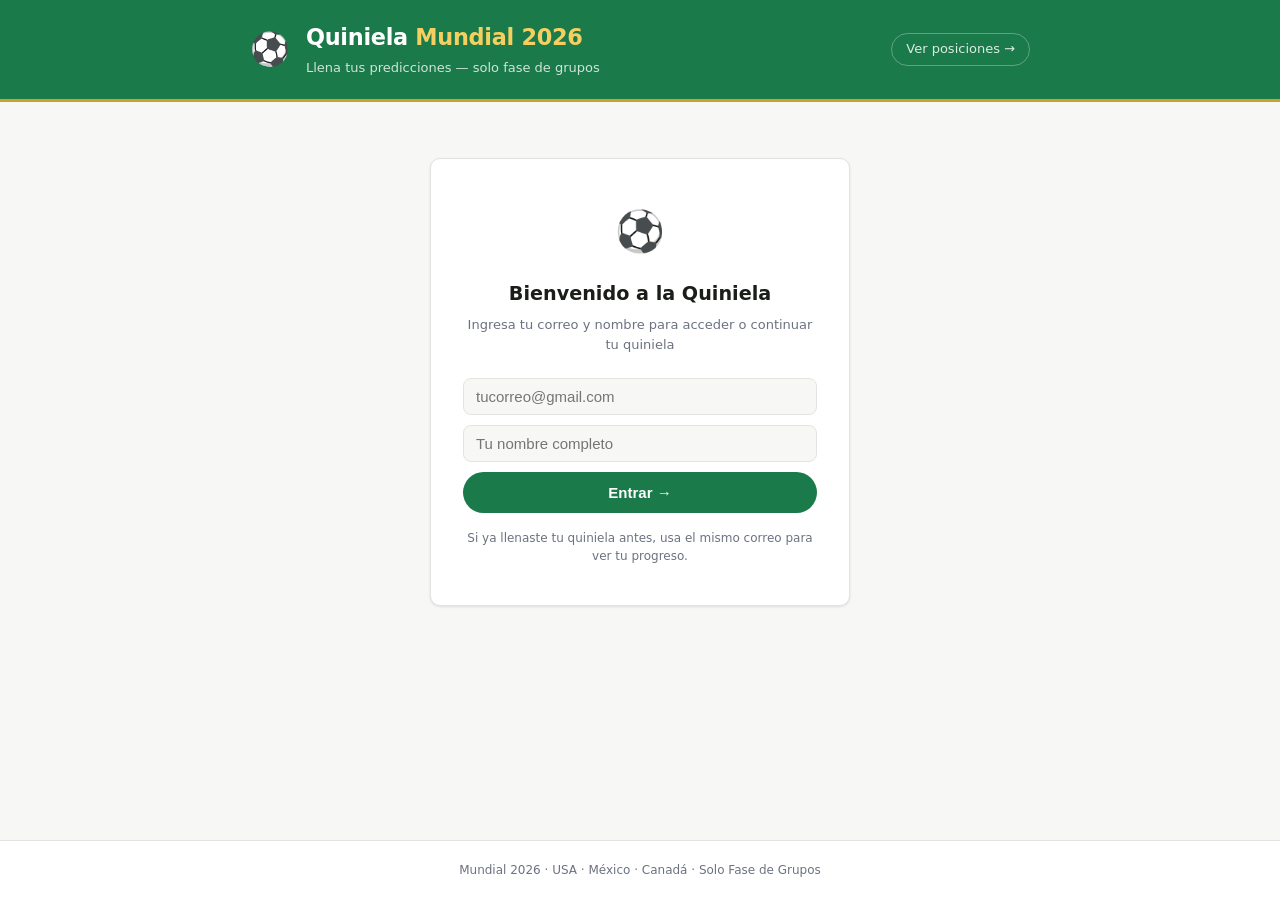
==== commit abb1740e: "Update index.html" ====
--- a/index.html
+++ b/index.html
@@ -15,10 +15,10 @@
         <p class="site-sub">Llena tus predicciones — solo fase de grupos</p>
       </div>
       <div class="header-user hidden" id="header-user">
-        <span id="header-email"></span>
-        <button class="nav-link" id="logout-btn" onclick="logout()">Salir</button>
-      </div>
-      <a href="leaderboard.html" class="nav-link" id="nav-leaderboard">Ver posiciones →</a>
+        <span id="header-name"></span>
+        <button class="nav-link-btn" onclick="logout()">Salir</button>
+      </div>
+      <a href="leaderboard.html" class="nav-link">Ver posiciones →</a>
     </div>
   </header>
 
@@ -29,21 +29,23 @@
       <div class="login-card">
         <div class="login-icon">⚽</div>
         <h2 class="login-title">Bienvenido a la Quiniela</h2>
-        <p class="login-sub">Ingresa tu correo para acceder o continuar tu quiniela guardada</p>
+        <p class="login-sub">Ingresa tu correo y nombre para acceder o continuar tu quiniela</p>
         <div class="login-form">
-          <input type="email" id="loginEmail" class="text-input login-input"
-                 placeholder="tucorreo@gmail.com" autocomplete="email" />
-          <input type="text" id="loginName" class="text-input login-input"
-                 placeholder="Tu nombre completo" autocomplete="name" />
-          <button class="btn-primary login-btn" onclick="doLogin()">Entrar →</button>
+          <input type="email" id="loginEmail" class="text-input login-input" placeholder="tucorreo@gmail.com" autocomplete="email" />
+          <input type="text"  id="loginName"  class="text-input login-input" placeholder="Tu nombre completo" autocomplete="name" />
+          <button class="btn-primary login-btn" id="loginBtn" onclick="doLogin()">Entrar →</button>
         </div>
         <p id="login-error" class="error-text hidden">Por favor ingresa un correo válido y tu nombre.</p>
-        <p class="login-note">Si ya llenaste tu quiniela antes, usa el mismo correo y aparecerá tu progreso.</p>
+        <p class="login-note">Si ya llenaste tu quiniela antes, usa el mismo correo para ver tu progreso.</p>
       </div>
     </div>
 
     <!-- ── QUINIELA ── -->
     <div id="quiniela-section" class="hidden">
+
+      <div id="readonly-banner" class="readonly-banner hidden">
+        <span>✅ Tu quiniela ya fue enviada. Puedes verla pero no modificarla.</span>
+      </div>
 
       <div class="card intro-card">
         <h2>¿Cómo funciona?</h2>
@@ -63,13 +65,11 @@
 
       <form id="quinielaForm">
         <div id="matches-container"></div>
-        <div class="submit-wrap">
+        <div class="submit-wrap" id="submit-wrap">
           <p class="submit-note" id="incomplete-note" style="display:none">
             ⚠️ Aún tienes partidos sin completar — revisa que todos tengan resultado seleccionado.
           </p>
-          <button type="submit" class="btn-primary" id="submitBtn">
-            Enviar quiniela final →
-          </button>
+          <button type="submit" class="btn-primary" id="submitBtn">Enviar quiniela final →</button>
           <p class="submit-hint">También puedes guardar el progreso y continuar después</p>
         </div>
       </form>
@@ -85,10 +85,10 @@
       </div>
 
       <div id="error-msg" class="error-banner hidden">
-        <p>Hubo un error al enviar. Intenta de nuevo.</p>
-      </div>
-
+        <p>Hubo un error. Intenta de nuevo.</p>
+      </div>
     </div>
+
   </main>
 
   <footer class="site-footer">
@@ -98,11 +98,16 @@
   <script src="matches.js"></script>
   <script src="config.js"></script>
   <script>
-    // ══════════════════════════════════════════
-    //  SESSION — correo guardado en localStorage
-    // ══════════════════════════════════════════
-    let currentUser = null; // { email, name }
-
+
+    // ─────────────────────────────────────────
+    //  ESTADO GLOBAL
+    // ─────────────────────────────────────────
+    let currentUser  = null;   // { email, name }
+    let isReadOnly   = false;  // true si ya envió la quiniela final
+
+    // ─────────────────────────────────────────
+    //  LOGIN
+    // ─────────────────────────────────────────
     function doLogin() {
       const email = document.getElementById('loginEmail').value.trim().toLowerCase();
       const name  = document.getElementById('loginName').value.trim();
@@ -111,6 +116,10 @@
         return;
       }
       document.getElementById('login-error').classList.add('hidden');
+      const btn = document.getElementById('loginBtn');
+      btn.textContent = 'Cargando...';
+      btn.disabled = true;
+
       currentUser = { email, name };
       localStorage.setItem('quinielaUser', JSON.stringify(currentUser));
       showQuiniela();
@@ -119,29 +128,30 @@
     function logout() {
       localStorage.removeItem('quinielaUser');
       currentUser = null;
+      isReadOnly  = false;
       document.getElementById('login-section').classList.remove('hidden');
       document.getElementById('quiniela-section').classList.add('hidden');
       document.getElementById('header-user').classList.add('hidden');
       document.getElementById('loginEmail').value = '';
-      document.getElementById('loginName').value = '';
-    }
-
-    // Presionar Enter en el login
+      document.getElementById('loginName').value  = '';
+      document.getElementById('loginBtn').textContent = 'Entrar →';
+      document.getElementById('loginBtn').disabled = false;
+    }
+
     document.getElementById('loginEmail').addEventListener('keydown', e => { if (e.key === 'Enter') document.getElementById('loginName').focus(); });
     document.getElementById('loginName').addEventListener('keydown',  e => { if (e.key === 'Enter') doLogin(); });
 
-    // ══════════════════════════════════════════
-    //  RENDER MATCHES
-    // ══════════════════════════════════════════
-    const container = document.getElementById('matches-container');
+    // ─────────────────────────────────────────
+    //  RENDER PARTIDOS
+    // ─────────────────────────────────────────
+    const container   = document.getElementById('matches-container');
     const groupMatches = MATCHES.filter(m => m.phase === 'Fase de Grupos');
-    const groups = [...new Set(groupMatches.map(m => m.group))];
+    const groups      = [...new Set(groupMatches.map(m => m.group))];
 
     groups.forEach(group => {
       const gm = groupMatches.filter(m => m.group === group);
       const section = document.createElement('div');
       section.innerHTML = `<h3 class="phase-title">${group}</h3>`;
-
       gm.forEach(match => {
         const card = document.createElement('div');
         card.className = 'card match-card';
@@ -149,20 +159,20 @@
         card.innerHTML = `
           <div class="match-meta">
             <span class="match-date">${match.date}</span>
-            <span class="match-group">${match.group || ''}</span>
+            <span class="match-group">${match.group}</span>
           </div>
           <div class="outcome-row">
             <button type="button" class="outcome-btn" data-match="${match.id}" data-val="home">${match.home}</button>
             <button type="button" class="outcome-btn outcome-draw" data-match="${match.id}" data-val="draw">Empate</button>
             <button type="button" class="outcome-btn" data-match="${match.id}" data-val="away">${match.away}</button>
-            <input type="hidden" name="outcome_${match.id}" id="outcome_${match.id}" value="" />
+            <input type="hidden" id="outcome_${match.id}" value="" />
           </div>
           <div class="score-row">
             <span class="score-label-team">${match.home}</span>
             <div class="score-inputs">
-              <input type="number" min="0" max="20" name="home_${match.id}" id="home_${match.id}" class="score-input" placeholder="0" />
+              <input type="number" min="0" max="20" id="home_${match.id}" class="score-input" placeholder="0" />
               <span class="score-sep">–</span>
-              <input type="number" min="0" max="20" name="away_${match.id}" id="away_${match.id}" class="score-input" placeholder="0" />
+              <input type="number" min="0" max="20" id="away_${match.id}" class="score-input" placeholder="0" />
             </div>
             <span class="score-label-team">${match.away}</span>
           </div>
@@ -173,77 +183,93 @@
       container.appendChild(section);
     });
 
-    // ══════════════════════════════════════════
-    //  OUTCOME BUTTON INTERACTION
-    // ══════════════════════════════════════════
+    // ─────────────────────────────────────────
+    //  INTERACCIÓN BOTONES RESULTADO
+    // ─────────────────────────────────────────
     document.addEventListener('click', function(e) {
-      if (!e.target.classList.contains('outcome-btn')) return;
+      if (!e.target.classList.contains('outcome-btn') || isReadOnly) return;
       const matchId = e.target.dataset.match;
-      const val = e.target.dataset.val;
-      document.getElementById(`outcome_${matchId}`).value = val;
-      document.querySelectorAll(`.outcome-btn[data-match="${matchId}"]`).forEach(btn => {
-        btn.classList.remove('active', 'active-home', 'active-draw', 'active-away');
-      });
-      e.target.classList.add('active', `active-${val}`);
+      const val     = e.target.dataset.val;
+      setOutcome(matchId, val);
       document.getElementById(`card-${matchId}`).classList.remove('card-error');
       updateProgress();
     });
 
     document.addEventListener('input', function(e) {
-      const name = e.target.name || '';
+      if (isReadOnly) return;
+      const id = e.target.id || '';
       let matchId = null;
-      if (name.startsWith('home_')) matchId = name.replace('home_', '');
-      if (name.startsWith('away_')) matchId = name.replace('away_', '');
+      if (id.startsWith('home_')) matchId = id.replace('home_', '');
+      if (id.startsWith('away_')) matchId = id.replace('away_', '');
       if (!matchId) return;
       const h = parseInt(document.getElementById(`home_${matchId}`)?.value);
       const a = parseInt(document.getElementById(`away_${matchId}`)?.value);
       if (isNaN(h) || isNaN(a)) return;
       const derived = h > a ? 'home' : a > h ? 'away' : 'draw';
-      document.getElementById(`outcome_${matchId}`).value = derived;
-      document.querySelectorAll(`.outcome-btn[data-match="${matchId}"]`).forEach(btn => {
-        btn.classList.remove('active', 'active-home', 'active-draw', 'active-away');
-        if (btn.dataset.val === derived) btn.classList.add('active', `active-${derived}`);
-      });
+      setOutcome(matchId, derived);
       document.getElementById(`card-${matchId}`).classList.remove('card-error');
       updateProgress();
     });
 
-    // ══════════════════════════════════════════
-    //  PROGRESS COUNTER
-    // ══════════════════════════════════════════
+    function setOutcome(matchId, val) {
+      document.getElementById(`outcome_${matchId}`).value = val;
+      document.querySelectorAll(`.outcome-btn[data-match="${matchId}"]`).forEach(btn => {
+        btn.classList.remove('active','active-home','active-draw','active-away');
+        if (btn.dataset.val === val) btn.classList.add('active', `active-${val}`);
+      });
+    }
+
+    // ─────────────────────────────────────────
+    //  MODO SOLO LECTURA
+    // ─────────────────────────────────────────
+    function enableReadOnly() {
+      isReadOnly = true;
+      document.getElementById('readonly-banner').classList.remove('hidden');
+      document.getElementById('submit-wrap').classList.add('hidden');
+      document.getElementById('saveProgressBtn').classList.add('hidden');
+      // Deshabilitar todos los inputs y botones del formulario
+      document.querySelectorAll('.outcome-btn, .score-input').forEach(el => {
+        el.disabled = true;
+        el.style.cursor = 'default';
+      });
+      document.querySelectorAll('.outcome-btn.active').forEach(btn => {
+        btn.style.opacity = '1';
+      });
+      document.querySelectorAll('.outcome-btn:not(.active)').forEach(btn => {
+        btn.style.opacity = '0.3';
+      });
+    }
+
+    // ─────────────────────────────────────────
+    //  PROGRESO
+    // ─────────────────────────────────────────
     function updateProgress() {
       const total = groupMatches.length;
       const done  = groupMatches.filter(m => document.getElementById(`outcome_${m.id}`)?.value).length;
       document.getElementById('save-progress').textContent = `${done} de ${total} partidos completados`;
     }
 
-    // ══════════════════════════════════════════
-    //  SAVE / LOAD FROM APPS SCRIPT
-    // ══════════════════════════════════════════
+    // ─────────────────────────────────────────
+    //  CARGAR / GUARDAR DATOS
+    // ─────────────────────────────────────────
     function collectPredictions() {
-      const predictions = {};
-      groupMatches.forEach(match => {
-        predictions[`outcome_${match.id}`] = document.getElementById(`outcome_${match.id}`).value;
-        predictions[`home_${match.id}`]    = document.getElementById(`home_${match.id}`).value;
-        predictions[`away_${match.id}`]    = document.getElementById(`away_${match.id}`).value;
-      });
-      return predictions;
+      const p = {};
+      groupMatches.forEach(m => {
+        p[`outcome_${m.id}`] = document.getElementById(`outcome_${m.id}`).value;
+        p[`home_${m.id}`]    = document.getElementById(`home_${m.id}`).value;
+        p[`away_${m.id}`]    = document.getElementById(`away_${m.id}`).value;
+      });
+      return p;
     }
 
     function applyPredictions(predictions) {
-      groupMatches.forEach(match => {
-        const outcome = predictions[`outcome_${match.id}`];
-        const home    = predictions[`home_${match.id}`];
-        const away    = predictions[`away_${match.id}`];
-        if (outcome) {
-          document.getElementById(`outcome_${match.id}`).value = outcome;
-          document.querySelectorAll(`.outcome-btn[data-match="${match.id}"]`).forEach(btn => {
-            btn.classList.remove('active','active-home','active-draw','active-away');
-            if (btn.dataset.val === outcome) btn.classList.add('active', `active-${outcome}`);
-          });
-        }
-        if (home !== '') document.getElementById(`home_${match.id}`).value = home;
-        if (away !== '') document.getElementById(`away_${match.id}`).value = away;
+      groupMatches.forEach(m => {
+        const outcome = predictions[`outcome_${m.id}`];
+        const home    = predictions[`home_${m.id}`];
+        const away    = predictions[`away_${m.id}`];
+        if (outcome) setOutcome(m.id, outcome);
+        if (home !== undefined && home !== '') document.getElementById(`home_${m.id}`).value = home;
+        if (away !== undefined && away !== '') document.getElementById(`away_${m.id}`).value = away;
       });
       updateProgress();
     }
@@ -251,16 +277,26 @@
     async function loadUserData() {
       document.getElementById('save-progress').textContent = 'Cargando tu quiniela...';
       try {
-        const res = await fetch(`${APPS_SCRIPT_URL}?action=getUserPredictions&email=${encodeURIComponent(currentUser.email)}`);
+        const url = `${APPS_SCRIPT_URL}?action=getUserPredictions&email=${encodeURIComponent(currentUser.email)}`;
+        const res  = await fetch(url);
         const data = await res.json();
+
         if (data.predictions) {
           applyPredictions(data.predictions);
-          document.getElementById('save-progress').textContent = '✓ Quiniela cargada — continúa donde la dejaste';
+          if (data.estado === 'enviado') {
+            enableReadOnly();
+            document.getElementById('save-progress').textContent = '✅ Quiniela completada y enviada';
+          } else {
+            document.getElementById('save-progress').textContent = `Bienvenido de nuevo, ${currentUser.name} — continúa donde lo dejaste`;
+            setTimeout(updateProgress, 300);
+          }
         } else {
           updateProgress();
+          document.getElementById('save-progress').textContent = `Hola ${currentUser.name}, ¡empieza a llenar tu quiniela!`;
         }
       } catch(e) {
         updateProgress();
+        document.getElementById('save-progress').textContent = 'Sin conexión — tus cambios se guardarán al enviar';
       }
     }
 
@@ -269,11 +305,11 @@
       btn.textContent = 'Guardando...';
       btn.disabled = true;
       const payload = {
-        action: 'submitPrediction',
-        playerName: currentUser.name,
+        action:      'submitPrediction',
         playerEmail: currentUser.email,
+        playerName:  currentUser.name,
         predictions: collectPredictions(),
-        isDraft: true
+        isDraft:     true
       };
       try {
         await fetch(APPS_SCRIPT_URL, {
@@ -282,27 +318,16 @@
           body: JSON.stringify(payload)
         });
         btn.textContent = '✓ Guardado';
-        setTimeout(() => { btn.textContent = '💾 Guardar progreso'; btn.disabled = false; }, 2000);
+        setTimeout(() => { btn.textContent = '💾 Guardar progreso'; btn.disabled = false; }, 2500);
       } catch(e) {
         btn.textContent = 'Error — intenta de nuevo';
         btn.disabled = false;
       }
     }
 
-    // ══════════════════════════════════════════
-    //  SHOW QUINIELA (after login)
-    // ══════════════════════════════════════════
-    function showQuiniela() {
-      document.getElementById('login-section').classList.add('hidden');
-      document.getElementById('quiniela-section').classList.remove('hidden');
-      document.getElementById('header-user').classList.remove('hidden');
-      document.getElementById('header-email').textContent = currentUser.name;
-      loadUserData();
-    }
-
-    // ══════════════════════════════════════════
-    //  FINAL SUBMIT
-    // ══════════════════════════════════════════
+    // ─────────────────────────────────────────
+    //  ENVÍO FINAL
+    // ─────────────────────────────────────────
     document.getElementById('quinielaForm').addEventListener('submit', async function(e) {
       e.preventDefault();
       let allValid = true;
@@ -322,11 +347,11 @@
       btn.textContent = 'Enviando...';
       btn.disabled = true;
       const payload = {
-        action: 'submitPrediction',
-        playerName: currentUser.name,
+        action:      'submitPrediction',
         playerEmail: currentUser.email,
+        playerName:  currentUser.name,
         predictions: collectPredictions(),
-        isDraft: false
+        isDraft:     false
       };
       try {
         await fetch(APPS_SCRIPT_URL, {
@@ -336,6 +361,7 @@
         });
         document.getElementById('quinielaForm').classList.add('hidden');
         document.getElementById('success-msg').classList.remove('hidden');
+        document.getElementById('save-progress').textContent = '✅ Quiniela enviada';
       } catch(err) {
         document.getElementById('error-msg').classList.remove('hidden');
         btn.textContent = 'Enviar quiniela final →';
@@ -343,18 +369,32 @@
       }
     });
 
-    // ══════════════════════════════════════════
-    //  AUTO-LOGIN si ya había sesión guardada
-    // ══════════════════════════════════════════
+    // ─────────────────────────────────────────
+    //  MOSTRAR QUINIELA
+    // ─────────────────────────────────────────
+    function showQuiniela() {
+      document.getElementById('login-section').classList.add('hidden');
+      document.getElementById('quiniela-section').classList.remove('hidden');
+      document.getElementById('header-user').classList.remove('hidden');
+      document.getElementById('header-name').textContent = currentUser.name;
+      loadUserData();
+    }
+
+    // ─────────────────────────────────────────
+    //  AUTO-LOGIN si hay sesión guardada
+    // ─────────────────────────────────────────
     window.addEventListener('DOMContentLoaded', () => {
       const saved = localStorage.getItem('quinielaUser');
       if (saved) {
         try {
           currentUser = JSON.parse(saved);
           showQuiniela();
-        } catch(e) { localStorage.removeItem('quinielaUser'); }
+        } catch(e) {
+          localStorage.removeItem('quinielaUser');
+        }
       }
     });
+
   </script>
 </body>
 </html>
--- a/style.css
+++ b/style.css
@@ -270,6 +270,61 @@
   cursor: pointer; font-size: 12px; text-decoration: underline;
 }
 
+/* ── LOGIN ── */
+#login-section {
+  display: flex;
+  justify-content: center;
+  padding: 2rem 0;
+}
+.login-card {
+  background: var(--surface);
+  border: 1px solid var(--border);
+  border-radius: var(--radius);
+  box-shadow: var(--shadow);
+  padding: 2.5rem 2rem;
+  max-width: 420px;
+  width: 100%;
+  text-align: center;
+}
+.login-icon { font-size: 2.5rem; margin-bottom: 1rem; }
+.login-title { font-size: 1.2rem; font-weight: 700; margin-bottom: 6px; }
+.login-sub { font-size: 13px; color: var(--muted); margin-bottom: 1.5rem; line-height: 1.5; }
+.login-form { display: flex; flex-direction: column; gap: 10px; margin-bottom: 1rem; }
+.login-input { max-width: 100%; }
+.login-btn { width: 100%; justify-content: center; }
+.login-note { font-size: 12px; color: var(--muted); margin-top: 1rem; line-height: 1.5; }
+
+/* ── SAVE BAR ── */
+.save-bar { padding: 0.75rem 1.25rem; }
+.save-bar-inner { display: flex; align-items: center; justify-content: space-between; gap: 1rem; flex-wrap: wrap; }
+#save-progress { font-size: 13px; color: var(--muted); }
+.btn-save {
+  background: none;
+  border: 1.5px solid var(--green);
+  color: var(--green);
+  border-radius: 99px;
+  padding: 6px 16px;
+  font-size: 13px;
+  font-weight: 600;
+  cursor: pointer;
+  transition: all 0.15s;
+  white-space: nowrap;
+}
+.btn-save:hover { background: var(--green); color: #fff; }
+.btn-save:disabled { opacity: 0.6; cursor: not-allowed; }
+
+/* ── HEADER USER ── */
+.header-user {
+  display: flex;
+  align-items: center;
+  gap: 10px;
+  margin-left: auto;
+  flex-wrap: wrap;
+}
+#header-email { font-size: 13px; color: rgba(255,255,255,0.9); font-weight: 500; }
+
+.submit-hint { font-size: 12px; color: var(--muted); margin-top: 8px; text-align: center; }
+
 /* ── OUTCOME SELECTOR ── */
 .outcome-row {
   display: flex;
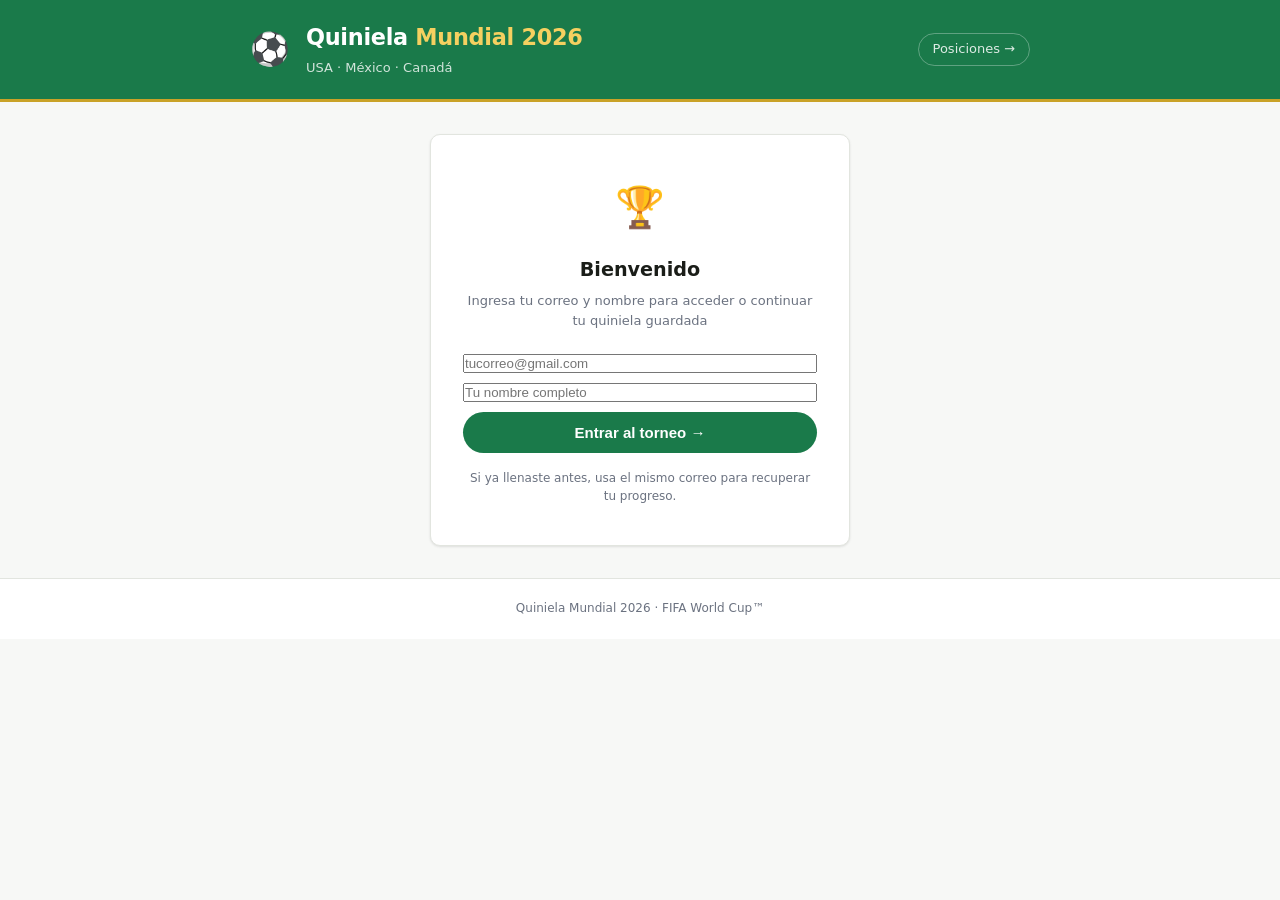
==== commit 3194791b: "Update index.html" ====
--- a/index.html
+++ b/index.html
@@ -11,55 +11,71 @@
     <div class="header-inner">
       <div class="header-flag">⚽</div>
       <div>
-        <h1 class="site-title">Quiniela<span class="site-title-accent"> Mundial 2026</span></h1>
-        <p class="site-sub">Llena tus predicciones — solo fase de grupos</p>
+        <h1 class="site-title">Quiniela <span class="site-title-accent">Mundial 2026</span></h1>
+        <p class="site-sub">USA · México · Canadá</p>
       </div>
       <div class="header-user hidden" id="header-user">
         <span id="header-name"></span>
         <button class="nav-link-btn" onclick="logout()">Salir</button>
       </div>
-      <a href="leaderboard.html" class="nav-link">Ver posiciones →</a>
+      <a href="leaderboard.html" class="nav-link">Posiciones →</a>
     </div>
   </header>
 
-  <main class="container">
-
+  <main>
     <!-- ── LOGIN ── -->
     <div id="login-section">
       <div class="login-card">
-        <div class="login-icon">⚽</div>
-        <h2 class="login-title">Bienvenido a la Quiniela</h2>
-        <p class="login-sub">Ingresa tu correo y nombre para acceder o continuar tu quiniela</p>
+        <div class="login-icon">🏆</div>
+        <h2 class="login-title">Bienvenido</h2>
+        <p class="login-sub">Ingresa tu correo y nombre para acceder o continuar tu quiniela guardada</p>
         <div class="login-form">
-          <input type="email" id="loginEmail" class="text-input login-input" placeholder="tucorreo@gmail.com" autocomplete="email" />
-          <input type="text"  id="loginName"  class="text-input login-input" placeholder="Tu nombre completo" autocomplete="name" />
-          <button class="btn-primary login-btn" id="loginBtn" onclick="doLogin()">Entrar →</button>
+          <input type="email" id="loginEmail" class="login-input" placeholder="tucorreo@gmail.com" autocomplete="email" />
+          <input type="text"  id="loginName"  class="login-input" placeholder="Tu nombre completo" autocomplete="name" />
+          <button class="btn-primary login-btn" id="loginBtn" onclick="doLogin()">Entrar al torneo →</button>
         </div>
         <p id="login-error" class="error-text hidden">Por favor ingresa un correo válido y tu nombre.</p>
-        <p class="login-note">Si ya llenaste tu quiniela antes, usa el mismo correo para ver tu progreso.</p>
+        <p class="login-note">Si ya llenaste antes, usa el mismo correo para recuperar tu progreso.</p>
       </div>
     </div>
 
     <!-- ── QUINIELA ── -->
-    <div id="quiniela-section" class="hidden">
+    <div id="quiniela-section" class="hidden container">
 
       <div id="readonly-banner" class="readonly-banner hidden">
-        <span>✅ Tu quiniela ya fue enviada. Puedes verla pero no modificarla.</span>
-      </div>
-
-      <div class="card intro-card">
-        <h2>¿Cómo funciona?</h2>
+        ✅ Tu quiniela ya fue enviada — puedes verla pero no modificarla
+      </div>
+
+      <div class="intro-card">
+        <h2>Cómo funciona</h2>
         <div class="how-grid">
-          <div class="how-item"><span class="how-num">1</span><p>Escoge quién gana (o si empata) y escribe el marcador exacto</p></div>
+          <div class="how-item"><span class="how-num">1</span><p>Escoge quién gana (o empate) en cada partido</p></div>
           <div class="how-item"><span class="how-num">2</span><p>Marcador exacto vale <strong>3 pts</strong></p></div>
-          <div class="how-item"><span class="how-num">3</span><p>Solo el resultado (ganador/empate) vale <strong>1 pt</strong></p></div>
-        </div>
-      </div>
-
-      <div class="card save-bar">
+          <div class="how-item"><span class="how-num">3</span><p>Solo resultado correcto vale <strong>1 pt</strong></p></div>
+        </div>
+      </div>
+
+      <div class="save-bar">
         <div class="save-bar-inner">
           <span id="save-progress">Cargando tu quiniela...</span>
           <button class="btn-save" id="saveProgressBtn" onclick="saveProgress()">💾 Guardar progreso</button>
+        </div>
+      </div>
+
+      <!-- SORT BAR -->
+      <div class="sort-bar" id="sort-bar">
+        <span class="sort-label">Ordenar por</span>
+        <div class="sort-dropdown-wrap">
+          <button class="sort-dropdown-btn" id="sortBtn" onclick="toggleSortMenu()">
+            <span id="sortBtnLabel">Grupo (A, B, C…)</span>
+            <span class="sort-arrow" id="sortArrow">▾</span>
+          </button>
+          <div class="sort-menu hidden" id="sortMenu">
+            <button class="sort-option active" data-sort="group"    onclick="applySort('group')">Por grupo (A, B, C…)</button>
+            <button class="sort-option"        data-sort="date"     onclick="applySort('date')">Por fecha (más próximo primero)</button>
+            <button class="sort-option"        data-sort="pending"  onclick="applySort('pending')">Pendientes primero</button>
+            <button class="sort-option"        data-sort="complete" onclick="applySort('complete')">Completados primero</button>
+          </div>
         </div>
       </div>
 
@@ -67,47 +83,39 @@
         <div id="matches-container"></div>
         <div class="submit-wrap" id="submit-wrap">
           <p class="submit-note" id="incomplete-note" style="display:none">
-            ⚠️ Aún tienes partidos sin completar — revisa que todos tengan resultado seleccionado.
+            ⚠️ Aún tienes partidos sin resultado seleccionado
           </p>
           <button type="submit" class="btn-primary" id="submitBtn">Enviar quiniela final →</button>
-          <p class="submit-hint">También puedes guardar el progreso y continuar después</p>
+          <p class="submit-hint">Puedes guardar el progreso y continuar después</p>
         </div>
       </form>
 
       <div id="success-msg" class="success-banner hidden">
         <div class="success-inner">
-          <span class="success-icon">✓</span>
+          <span class="success-icon">🏆</span>
           <div>
             <p class="success-title">¡Quiniela enviada!</p>
-            <p class="success-sub">Revisa tu posición en la <a href="leaderboard.html">tabla de posiciones</a></p>
+            <p class="success-sub">Sigue el torneo en la <a href="leaderboard.html">tabla de posiciones</a></p>
           </div>
         </div>
       </div>
-
-      <div id="error-msg" class="error-banner hidden">
-        <p>Hubo un error. Intenta de nuevo.</p>
-      </div>
+      <div id="error-msg" class="error-banner hidden"><p>Hubo un error al enviar. Intenta de nuevo.</p></div>
     </div>
-
   </main>
 
   <footer class="site-footer">
-    <p>Mundial 2026 · USA · México · Canadá · Solo Fase de Grupos</p>
+    <p>Quiniela Mundial 2026 · FIFA World Cup™</p>
   </footer>
 
   <script src="matches.js"></script>
   <script src="config.js"></script>
   <script>
-
-    // ─────────────────────────────────────────
-    //  ESTADO GLOBAL
-    // ─────────────────────────────────────────
-    let currentUser  = null;   // { email, name }
-    let isReadOnly   = false;  // true si ya envió la quiniela final
-
-    // ─────────────────────────────────────────
-    //  LOGIN
-    // ─────────────────────────────────────────
+    // ─── ESTADO ───────────────────────────────────
+    let currentUser = null;
+    let isReadOnly  = false;
+    let currentSort = 'group';
+
+    // ─── LOGIN ────────────────────────────────────
     function doLogin() {
       const email = document.getElementById('loginEmail').value.trim().toLowerCase();
       const name  = document.getElementById('loginName').value.trim();
@@ -119,7 +127,6 @@
       const btn = document.getElementById('loginBtn');
       btn.textContent = 'Cargando...';
       btn.disabled = true;
-
       currentUser = { email, name };
       localStorage.setItem('quinielaUser', JSON.stringify(currentUser));
       showQuiniela();
@@ -127,131 +134,188 @@
 
     function logout() {
       localStorage.removeItem('quinielaUser');
-      currentUser = null;
-      isReadOnly  = false;
+      currentUser = null; isReadOnly = false;
       document.getElementById('login-section').classList.remove('hidden');
       document.getElementById('quiniela-section').classList.add('hidden');
       document.getElementById('header-user').classList.add('hidden');
       document.getElementById('loginEmail').value = '';
       document.getElementById('loginName').value  = '';
-      document.getElementById('loginBtn').textContent = 'Entrar →';
+      document.getElementById('loginBtn').textContent = 'Entrar al torneo →';
       document.getElementById('loginBtn').disabled = false;
     }
 
-    document.getElementById('loginEmail').addEventListener('keydown', e => { if (e.key === 'Enter') document.getElementById('loginName').focus(); });
-    document.getElementById('loginName').addEventListener('keydown',  e => { if (e.key === 'Enter') doLogin(); });
-
-    // ─────────────────────────────────────────
-    //  RENDER PARTIDOS
-    // ─────────────────────────────────────────
-    const container   = document.getElementById('matches-container');
+    document.getElementById('loginEmail').addEventListener('keydown', e => { if (e.key==='Enter') document.getElementById('loginName').focus(); });
+    document.getElementById('loginName').addEventListener('keydown',  e => { if (e.key==='Enter') doLogin(); });
+
+    // ─── BUILD CARDS (una sola vez, en memoria) ──
     const groupMatches = MATCHES.filter(m => m.phase === 'Fase de Grupos');
-    const groups      = [...new Set(groupMatches.map(m => m.group))];
-
-    groups.forEach(group => {
-      const gm = groupMatches.filter(m => m.group === group);
-      const section = document.createElement('div');
-      section.innerHTML = `<h3 class="phase-title">${group}</h3>`;
-      gm.forEach(match => {
-        const card = document.createElement('div');
-        card.className = 'card match-card';
-        card.id = `card-${match.id}`;
-        card.innerHTML = `
-          <div class="match-meta">
-            <span class="match-date">${match.date}</span>
-            <span class="match-group">${match.group}</span>
+    const cardMap = {}; // id → DOM node, persiste entre sorts
+
+    const MONTH = {Ene:1,Feb:2,Mar:3,Abr:4,May:5,Jun:6,Jul:7,Ago:8,Sep:9,Oct:10,Nov:11,Dic:12};
+    function dateNum(d) {
+      const [day, mon] = d.split(' ');
+      return (MONTH[mon] || 6) * 100 + parseInt(day);
+    }
+
+    function buildCard(match) {
+      const div = document.createElement('div');
+      div.className = 'card match-card';
+      div.id = `card-${match.id}`;
+      div.innerHTML = `
+        <div class="match-meta">
+          <span>${match.date}</span>
+          <span>${match.group}</span>
+        </div>
+        <div class="outcome-row">
+          <button type="button" class="outcome-btn" data-match="${match.id}" data-val="home">${match.home}</button>
+          <button type="button" class="outcome-btn outcome-draw" data-match="${match.id}" data-val="draw">Empate</button>
+          <button type="button" class="outcome-btn" data-match="${match.id}" data-val="away">${match.away}</button>
+          <input type="hidden" id="outcome_${match.id}" value="" />
+        </div>
+        <div class="score-row">
+          <span class="score-label-team">${match.home}</span>
+          <div class="score-inputs">
+            <input type="number" min="0" max="20" id="home_${match.id}" class="score-input" placeholder="0" />
+            <span class="score-sep">–</span>
+            <input type="number" min="0" max="20" id="away_${match.id}" class="score-input" placeholder="0" />
           </div>
-          <div class="outcome-row">
-            <button type="button" class="outcome-btn" data-match="${match.id}" data-val="home">${match.home}</button>
-            <button type="button" class="outcome-btn outcome-draw" data-match="${match.id}" data-val="draw">Empate</button>
-            <button type="button" class="outcome-btn" data-match="${match.id}" data-val="away">${match.away}</button>
-            <input type="hidden" id="outcome_${match.id}" value="" />
-          </div>
-          <div class="score-row">
-            <span class="score-label-team">${match.home}</span>
-            <div class="score-inputs">
-              <input type="number" min="0" max="20" id="home_${match.id}" class="score-input" placeholder="0" />
-              <span class="score-sep">–</span>
-              <input type="number" min="0" max="20" id="away_${match.id}" class="score-input" placeholder="0" />
-            </div>
-            <span class="score-label-team">${match.away}</span>
-          </div>
-          <p class="score-hint">Marcador exacto · opcional pero suma 2 pts extra</p>
-        `;
-        section.appendChild(card);
-      });
-      container.appendChild(section);
+          <span class="score-label-team" style="text-align:right">${match.away}</span>
+        </div>
+        <p class="score-hint">Marcador exacto · opcional · suma 2 pts extra</p>
+      `;
+      cardMap[match.id] = div;
+      return div;
+    }
+
+    // Pre-build all cards
+    groupMatches.forEach(m => buildCard(m));
+
+    // ─── RENDER (mueve nodos existentes, no los recrea) ──
+    const container = document.getElementById('matches-container');
+
+    function renderMatches(sortBy) {
+      currentSort = sortBy;
+      container.innerHTML = '';
+
+      if (sortBy === 'group') {
+        const groups = [...new Set(groupMatches.map(m => m.group))];
+        groups.forEach(g => {
+          appendHeader(g);
+          groupMatches.filter(m => m.group === g).forEach(m => container.appendChild(cardMap[m.id]));
+        });
+
+      } else if (sortBy === 'date') {
+        const sorted = [...groupMatches].sort((a,b) => dateNum(a.date) - dateNum(b.date));
+        let lastDate = null;
+        sorted.forEach(m => {
+          if (m.date !== lastDate) { appendHeader(m.date); lastDate = m.date; }
+          container.appendChild(cardMap[m.id]);
+        });
+
+      } else if (sortBy === 'pending') {
+        const done    = groupMatches.filter(m => document.getElementById(`outcome_${m.id}`)?.value);
+        const pending = groupMatches.filter(m => !document.getElementById(`outcome_${m.id}`)?.value);
+        if (pending.length) { appendHeader('Sin completar'); pending.forEach(m => container.appendChild(cardMap[m.id])); }
+        if (done.length)    { appendHeader('Completados');   done.forEach(m => container.appendChild(cardMap[m.id])); }
+
+      } else if (sortBy === 'complete') {
+        const done    = groupMatches.filter(m => document.getElementById(`outcome_${m.id}`)?.value);
+        const pending = groupMatches.filter(m => !document.getElementById(`outcome_${m.id}`)?.value);
+        if (done.length)    { appendHeader('Completados');   done.forEach(m => container.appendChild(cardMap[m.id])); }
+        if (pending.length) { appendHeader('Sin completar'); pending.forEach(m => container.appendChild(cardMap[m.id])); }
+      }
+    }
+
+    function appendHeader(text) {
+      const h = document.createElement('h3');
+      h.className = 'phase-title';
+      h.textContent = text;
+      container.appendChild(h);
+    }
+
+    // ─── SORT DROPDOWN ────────────────────────────
+    const SORT_LABELS = {
+      group:    'Grupo (A, B, C…)',
+      date:     'Por fecha',
+      pending:  'Pendientes primero',
+      complete: 'Completados primero'
+    };
+
+    function toggleSortMenu() {
+      const menu = document.getElementById('sortMenu');
+      const isOpen = !menu.classList.contains('hidden');
+      menu.classList.toggle('hidden');
+      document.getElementById('sortArrow').textContent = isOpen ? '▾' : '▴';
+    }
+
+    function applySort(sortBy) {
+      document.getElementById('sortBtnLabel').textContent = SORT_LABELS[sortBy];
+      document.querySelectorAll('.sort-option').forEach(b => b.classList.toggle('active', b.dataset.sort === sortBy));
+      document.getElementById('sortMenu').classList.add('hidden');
+      document.getElementById('sortArrow').textContent = '▾';
+      renderMatches(sortBy);
+    }
+
+    document.addEventListener('click', e => {
+      if (!e.target.closest('#sort-bar')) {
+        document.getElementById('sortMenu')?.classList.add('hidden');
+        const arr = document.getElementById('sortArrow');
+        if (arr) arr.textContent = '▾';
+      }
     });
 
-    // ─────────────────────────────────────────
-    //  INTERACCIÓN BOTONES RESULTADO
-    // ─────────────────────────────────────────
-    document.addEventListener('click', function(e) {
+    // ─── INTERACCIÓN ──────────────────────────────
+    document.addEventListener('click', e => {
       if (!e.target.classList.contains('outcome-btn') || isReadOnly) return;
-      const matchId = e.target.dataset.match;
-      const val     = e.target.dataset.val;
-      setOutcome(matchId, val);
-      document.getElementById(`card-${matchId}`).classList.remove('card-error');
+      const id  = e.target.dataset.match;
+      const val = e.target.dataset.val;
+      setOutcome(id, val);
+      cardMap[id]?.classList.remove('card-error');
       updateProgress();
     });
 
-    document.addEventListener('input', function(e) {
+    document.addEventListener('input', e => {
       if (isReadOnly) return;
-      const id = e.target.id || '';
+      const elId = e.target.id || '';
       let matchId = null;
-      if (id.startsWith('home_')) matchId = id.replace('home_', '');
-      if (id.startsWith('away_')) matchId = id.replace('away_', '');
+      if (elId.startsWith('home_')) matchId = elId.replace('home_', '');
+      if (elId.startsWith('away_')) matchId = elId.replace('away_', '');
       if (!matchId) return;
       const h = parseInt(document.getElementById(`home_${matchId}`)?.value);
       const a = parseInt(document.getElementById(`away_${matchId}`)?.value);
       if (isNaN(h) || isNaN(a)) return;
-      const derived = h > a ? 'home' : a > h ? 'away' : 'draw';
-      setOutcome(matchId, derived);
-      document.getElementById(`card-${matchId}`).classList.remove('card-error');
+      setOutcome(matchId, h > a ? 'home' : a > h ? 'away' : 'draw');
+      cardMap[matchId]?.classList.remove('card-error');
       updateProgress();
     });
 
-    function setOutcome(matchId, val) {
-      document.getElementById(`outcome_${matchId}`).value = val;
-      document.querySelectorAll(`.outcome-btn[data-match="${matchId}"]`).forEach(btn => {
-        btn.classList.remove('active','active-home','active-draw','active-away');
-        if (btn.dataset.val === val) btn.classList.add('active', `active-${val}`);
+    function setOutcome(id, val) {
+      const hidden = document.getElementById(`outcome_${id}`);
+      if (hidden) hidden.value = val;
+      document.querySelectorAll(`.outcome-btn[data-match="${id}"]`).forEach(b => {
+        b.classList.remove('active','active-home','active-draw','active-away');
+        if (b.dataset.val === val) b.classList.add('active', `active-${val}`);
       });
     }
 
-    // ─────────────────────────────────────────
-    //  MODO SOLO LECTURA
-    // ─────────────────────────────────────────
+    // ─── READ-ONLY ────────────────────────────────
     function enableReadOnly() {
       isReadOnly = true;
       document.getElementById('readonly-banner').classList.remove('hidden');
       document.getElementById('submit-wrap').classList.add('hidden');
       document.getElementById('saveProgressBtn').classList.add('hidden');
-      // Deshabilitar todos los inputs y botones del formulario
-      document.querySelectorAll('.outcome-btn, .score-input').forEach(el => {
-        el.disabled = true;
-        el.style.cursor = 'default';
-      });
-      document.querySelectorAll('.outcome-btn.active').forEach(btn => {
-        btn.style.opacity = '1';
-      });
-      document.querySelectorAll('.outcome-btn:not(.active)').forEach(btn => {
-        btn.style.opacity = '0.3';
-      });
-    }
-
-    // ─────────────────────────────────────────
-    //  PROGRESO
-    // ─────────────────────────────────────────
+      document.querySelectorAll('.outcome-btn, .score-input').forEach(el => el.disabled = true);
+    }
+
+    // ─── PROGRESS ─────────────────────────────────
     function updateProgress() {
       const total = groupMatches.length;
       const done  = groupMatches.filter(m => document.getElementById(`outcome_${m.id}`)?.value).length;
       document.getElementById('save-progress').textContent = `${done} de ${total} partidos completados`;
-    }
-
-    // ─────────────────────────────────────────
-    //  CARGAR / GUARDAR DATOS
-    // ─────────────────────────────────────────
+      if (currentSort === 'pending' || currentSort === 'complete') renderMatches(currentSort);
+    }
+
+    // ─── LOAD / SAVE ──────────────────────────────
     function collectPredictions() {
       const p = {};
       groupMatches.forEach(m => {
@@ -277,26 +341,24 @@
     async function loadUserData() {
       document.getElementById('save-progress').textContent = 'Cargando tu quiniela...';
       try {
-        const url = `${APPS_SCRIPT_URL}?action=getUserPredictions&email=${encodeURIComponent(currentUser.email)}`;
-        const res  = await fetch(url);
+        const res  = await fetch(`${APPS_SCRIPT_URL}?action=getUserPredictions&email=${encodeURIComponent(currentUser.email)}`);
         const data = await res.json();
-
         if (data.predictions) {
           applyPredictions(data.predictions);
           if (data.estado === 'enviado') {
             enableReadOnly();
-            document.getElementById('save-progress').textContent = '✅ Quiniela completada y enviada';
+            document.getElementById('save-progress').textContent = '✅ Quiniela enviada — modo lectura';
           } else {
-            document.getElementById('save-progress').textContent = `Bienvenido de nuevo, ${currentUser.name} — continúa donde lo dejaste`;
-            setTimeout(updateProgress, 300);
+            document.getElementById('save-progress').textContent = `Bienvenido de nuevo, ${currentUser.name}`;
+            setTimeout(updateProgress, 100);
           }
         } else {
           updateProgress();
-          document.getElementById('save-progress').textContent = `Hola ${currentUser.name}, ¡empieza a llenar tu quiniela!`;
+          document.getElementById('save-progress').textContent = `Hola ${currentUser.name} — ¡empieza a predecir!`;
         }
       } catch(e) {
         updateProgress();
-        document.getElementById('save-progress').textContent = 'Sin conexión — tus cambios se guardarán al enviar';
+        document.getElementById('save-progress').textContent = 'Sin conexión — guarda al terminar';
       }
     }
 
@@ -304,18 +366,11 @@
       const btn = document.getElementById('saveProgressBtn');
       btn.textContent = 'Guardando...';
       btn.disabled = true;
-      const payload = {
-        action:      'submitPrediction',
-        playerEmail: currentUser.email,
-        playerName:  currentUser.name,
-        predictions: collectPredictions(),
-        isDraft:     true
-      };
       try {
         await fetch(APPS_SCRIPT_URL, {
           method: 'POST', mode: 'no-cors',
           headers: { 'Content-Type': 'application/json' },
-          body: JSON.stringify(payload)
+          body: JSON.stringify({ action:'submitPrediction', playerEmail:currentUser.email, playerName:currentUser.name, predictions:collectPredictions(), isDraft:true })
         });
         btn.textContent = '✓ Guardado';
         setTimeout(() => { btn.textContent = '💾 Guardar progreso'; btn.disabled = false; }, 2500);
@@ -325,76 +380,56 @@
       }
     }
 
-    // ─────────────────────────────────────────
-    //  ENVÍO FINAL
-    // ─────────────────────────────────────────
-    document.getElementById('quinielaForm').addEventListener('submit', async function(e) {
+    // ─── SUBMIT ───────────────────────────────────
+    document.getElementById('quinielaForm').addEventListener('submit', async e => {
       e.preventDefault();
       let allValid = true;
-      groupMatches.forEach(match => {
-        if (!document.getElementById(`outcome_${match.id}`).value) {
+      groupMatches.forEach(m => {
+        if (!document.getElementById(`outcome_${m.id}`).value) {
           allValid = false;
-          document.getElementById(`card-${match.id}`).classList.add('card-error');
+          cardMap[m.id]?.classList.add('card-error');
         }
       });
       if (!allValid) {
         document.getElementById('incomplete-note').style.display = 'block';
-        document.querySelector('.card-error').scrollIntoView({ behavior: 'smooth', block: 'center' });
+        document.querySelector('.card-error')?.scrollIntoView({ behavior:'smooth', block:'center' });
         return;
       }
       document.getElementById('incomplete-note').style.display = 'none';
       const btn = document.getElementById('submitBtn');
-      btn.textContent = 'Enviando...';
-      btn.disabled = true;
-      const payload = {
-        action:      'submitPrediction',
-        playerEmail: currentUser.email,
-        playerName:  currentUser.name,
-        predictions: collectPredictions(),
-        isDraft:     false
-      };
+      btn.textContent = 'Enviando...'; btn.disabled = true;
       try {
         await fetch(APPS_SCRIPT_URL, {
           method: 'POST', mode: 'no-cors',
           headers: { 'Content-Type': 'application/json' },
-          body: JSON.stringify(payload)
+          body: JSON.stringify({ action:'submitPrediction', playerEmail:currentUser.email, playerName:currentUser.name, predictions:collectPredictions(), isDraft:false })
         });
         document.getElementById('quinielaForm').classList.add('hidden');
         document.getElementById('success-msg').classList.remove('hidden');
-        document.getElementById('save-progress').textContent = '✅ Quiniela enviada';
       } catch(err) {
         document.getElementById('error-msg').classList.remove('hidden');
-        btn.textContent = 'Enviar quiniela final →';
-        btn.disabled = false;
+        btn.textContent = 'Enviar quiniela final →'; btn.disabled = false;
       }
     });
 
-    // ─────────────────────────────────────────
-    //  MOSTRAR QUINIELA
-    // ─────────────────────────────────────────
+    // ─── SHOW QUINIELA ────────────────────────────
     function showQuiniela() {
       document.getElementById('login-section').classList.add('hidden');
       document.getElementById('quiniela-section').classList.remove('hidden');
       document.getElementById('header-user').classList.remove('hidden');
       document.getElementById('header-name').textContent = currentUser.name;
+      renderMatches('group');
       loadUserData();
     }
 
-    // ─────────────────────────────────────────
-    //  AUTO-LOGIN si hay sesión guardada
-    // ─────────────────────────────────────────
+    // ─── AUTO-LOGIN ───────────────────────────────
     window.addEventListener('DOMContentLoaded', () => {
       const saved = localStorage.getItem('quinielaUser');
       if (saved) {
-        try {
-          currentUser = JSON.parse(saved);
-          showQuiniela();
-        } catch(e) {
-          localStorage.removeItem('quinielaUser');
-        }
+        try { currentUser = JSON.parse(saved); showQuiniela(); }
+        catch(e) { localStorage.removeItem('quinielaUser'); }
       }
     });
-
   </script>
 </body>
 </html>
--- a/style.css
+++ b/style.css
@@ -270,6 +270,94 @@
   cursor: pointer; font-size: 12px; text-decoration: underline;
 }
 
+/* ── SORT BAR ── */
+.sort-bar {
+  display: flex;
+  align-items: center;
+  gap: 10px;
+  margin-bottom: 1rem;
+  position: relative;
+}
+.sort-label {
+  font-size: 13px;
+  color: var(--muted);
+  white-space: nowrap;
+  font-weight: 500;
+}
+.sort-dropdown-wrap { position: relative; }
+.sort-dropdown-btn {
+  display: flex;
+  align-items: center;
+  gap: 8px;
+  background: var(--surface);
+  border: 1.5px solid var(--border);
+  border-radius: 99px;
+  padding: 7px 16px;
+  font-size: 13px;
+  font-weight: 600;
+  color: var(--text);
+  cursor: pointer;
+  transition: border-color 0.15s;
+  white-space: nowrap;
+}
+.sort-dropdown-btn:hover { border-color: var(--green); }
+.sort-arrow { font-size: 11px; color: var(--muted); }
+.sort-menu {
+  position: absolute;
+  top: calc(100% + 6px);
+  left: 0;
+  background: var(--surface);
+  border: 1px solid var(--border);
+  border-radius: var(--radius);
+  box-shadow: 0 4px 16px rgba(0,0,0,0.1);
+  min-width: 260px;
+  z-index: 100;
+  overflow: hidden;
+}
+.sort-option {
+  display: block;
+  width: 100%;
+  text-align: left;
+  padding: 11px 16px;
+  font-size: 13px;
+  background: none;
+  border: none;
+  cursor: pointer;
+  color: var(--text);
+  transition: background 0.1s;
+  border-bottom: 1px solid var(--border);
+}
+.sort-option:last-child { border-bottom: none; }
+.sort-option:hover  { background: var(--bg); }
+.sort-option.active { color: var(--green); font-weight: 600; background: var(--green-pale); }
+
+/* ── READONLY BANNER ── */
+.readonly-banner {
+  background: #e8f5ee;
+  border: 1px solid #a8d8bc;
+  border-radius: var(--radius);
+  padding: 12px 16px;
+  margin-bottom: 1rem;
+  font-size: 14px;
+  color: var(--green);
+  font-weight: 500;
+  text-align: center;
+}
+
+/* ── NAV LINK BUTTON (logout) ── */
+.nav-link-btn {
+  background: none;
+  border: 1px solid rgba(255,255,255,0.3);
+  border-radius: 99px;
+  padding: 5px 14px;
+  font-size: 13px;
+  color: rgba(255,255,255,0.85);
+  cursor: pointer;
+  transition: background 0.15s;
+  white-space: nowrap;
+}
+.nav-link-btn:hover { background: rgba(255,255,255,0.15); }
+
 /* ── LOGIN ── */
 #login-section {
   display: flex;
